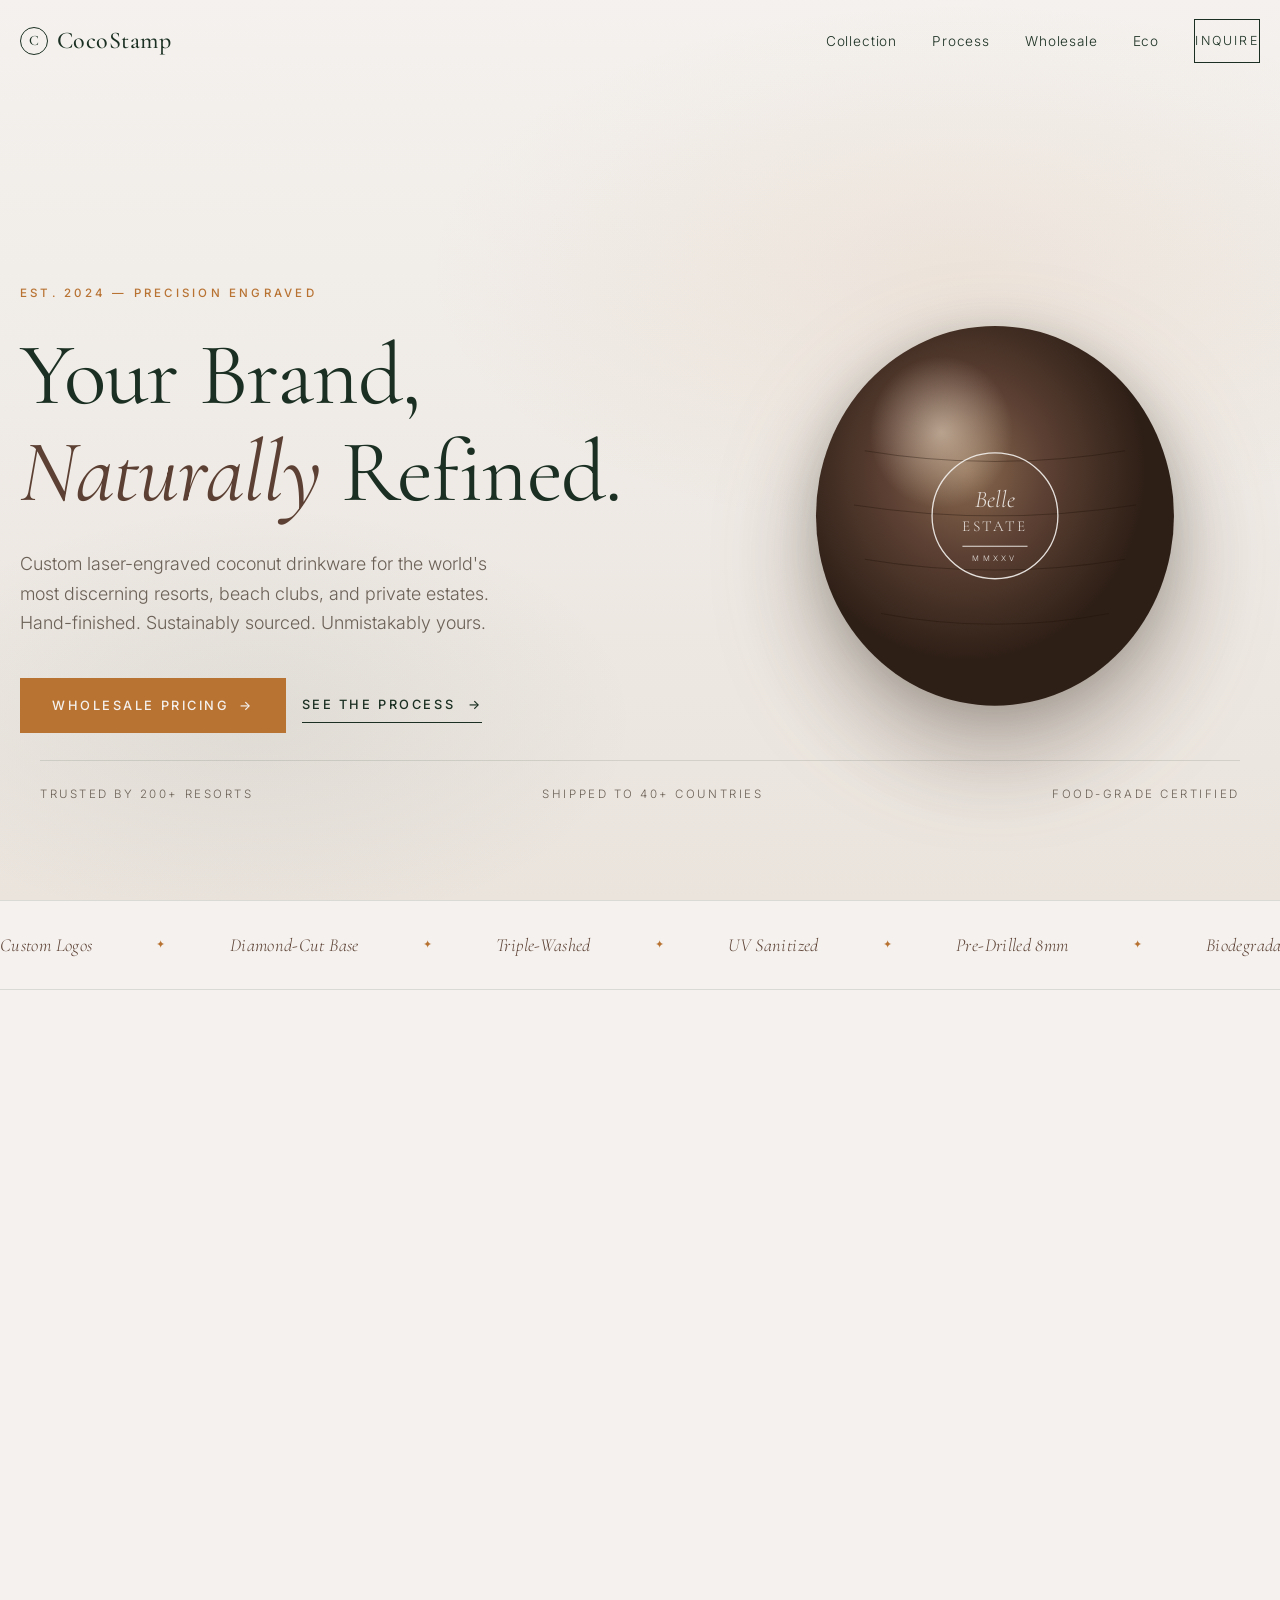
==== index.html @ 6d6e9e51 "Initial CocoStamp site Premium static marketing site for laser-engraved coconut drinkware. Single-fi" ====
<!doctype html>
<html lang="en">
<head>
<meta charset="utf-8">
<meta name="viewport" content="width=device-width,initial-scale=1">
<title>CocoStamp — Your Brand, Naturally Refined</title>
<meta name="description" content="CocoStamp crafts precision laser-engraved coconut drinkware for five-star resorts, beach clubs, and private estates. Custom logos, sustainable, food-grade.">
<meta name="theme-color" content="#1B3022">
<link rel="canonical" href="https://cocostamp.github.io/">
<meta property="og:title" content="CocoStamp — Your Brand, Naturally Refined">
<meta property="og:description" content="Precision laser-engraved coconut drinkware for luxury hospitality.">
<meta property="og:type" content="website">
<meta property="og:url" content="https://cocostamp.github.io/">
<meta name="twitter:card" content="summary_large_image">
<link rel="icon" href="data:image/svg+xml,%3Csvg xmlns='http://www.w3.org/2000/svg' viewBox='0 0 32 32'%3E%3Ccircle cx='16' cy='16' r='14' fill='%231B3022'/%3E%3Ctext x='16' y='22' font-family='Georgia,serif' font-size='18' fill='%23F4F1EE' text-anchor='middle'%3EC%3C/text%3E%3C/svg%3E">
<link rel="preconnect" href="https://fonts.googleapis.com">
<link rel="preconnect" href="https://fonts.gstatic.com" crossorigin>
<link rel="preload" as="style" href="https://fonts.googleapis.com/css2?family=Cormorant+Garamond:wght@400;500;600&family=Inter:wght@300;400;500;600&display=swap">
<link rel="stylesheet" href="https://fonts.googleapis.com/css2?family=Cormorant+Garamond:wght@400;500;600&family=Inter:wght@300;400;500;600&display=swap" media="print" onload="this.media='all'">
<noscript><link rel="stylesheet" href="https://fonts.googleapis.com/css2?family=Cormorant+Garamond:wght@400;500;600&family=Inter:wght@300;400;500;600&display=swap"></noscript>
<style>
:root{
  --palm:#1B3022; --palm-soft:#2a4635;
  --sand:#F4F1EE; --sand-warm:#EAE4DD;
  --umber:#5C4033; --copper:#B87333; --copper-dark:#9A5F28;
  --ink:#1f1a16; --muted:#6b6157; --line:rgba(28,48,34,.12);
  --serif:"Cormorant Garamond",Georgia,serif;
  --sans:"Inter",system-ui,-apple-system,Segoe UI,sans-serif;
  --maxw:1240px; --radius:2px;
  --ease:cubic-bezier(.2,.7,.2,1);
}
*{box-sizing:border-box;margin:0;padding:0}
html{scroll-behavior:smooth;-webkit-text-size-adjust:100%}
body{font-family:var(--sans);font-weight:300;color:var(--ink);background:var(--sand);line-height:1.65;font-size:16px;overflow-x:hidden}
img,svg{display:block;max-width:100%;height:auto}
a{color:inherit;text-decoration:none;transition:color .3s var(--ease)}
button{font:inherit;color:inherit;background:none;border:0;cursor:pointer}
h1,h2,h3,h4{font-family:var(--serif);font-weight:500;color:var(--palm);letter-spacing:-.01em;line-height:1.1}
h1{font-size:clamp(2.6rem,7vw,5.5rem);font-weight:400}
h2{font-size:clamp(2rem,4.5vw,3.5rem);font-weight:400}
h3{font-size:clamp(1.3rem,2vw,1.6rem)}
p{max-width:62ch}
.eyebrow{font-family:var(--sans);font-size:.72rem;letter-spacing:.28em;text-transform:uppercase;color:var(--copper);font-weight:500;display:inline-block;margin-bottom:1.2rem}
.wrap{width:min(var(--maxw),100% - 2.5rem);margin-inline:auto}
section{padding:clamp(4rem,10vw,8rem) 0;content-visibility:auto;contain-intrinsic-size:800px}
.skip{position:absolute;left:-9999px;top:0;background:var(--palm);color:var(--sand);padding:.8rem 1.2rem;z-index:100}
.skip:focus{left:1rem;top:1rem}
:focus-visible{outline:2px solid var(--copper);outline-offset:3px}

/* Nav */
.nav{position:fixed;top:0;inset-inline:0;z-index:50;padding:1.2rem 0;transition:all .4s var(--ease);backdrop-filter:blur(0)}
.nav.scrolled{background:rgba(244,241,238,.88);backdrop-filter:blur(14px);border-bottom:1px solid var(--line);padding:.8rem 0}
.nav-inner{display:flex;align-items:center;justify-content:space-between;gap:2rem}
.logo{font-family:var(--serif);font-size:1.5rem;font-weight:500;color:var(--palm);letter-spacing:.02em;display:flex;align-items:center;gap:.55rem}
.logo-mark{width:28px;height:28px;border:1.5px solid var(--palm);border-radius:50%;display:grid;place-items:center;font-size:.9rem}
.nav-links{display:flex;gap:2.2rem;align-items:center;font-size:.85rem;letter-spacing:.06em}
.nav-links a{color:var(--palm);position:relative;padding:.3rem 0}
.nav-links a:hover{color:var(--copper)}
.nav-cta{padding:.7rem 1.4rem;border:1px solid var(--palm);color:var(--palm);font-size:.78rem;letter-spacing:.18em;text-transform:uppercase;transition:all .3s var(--ease);min-height:44px;display:inline-flex;align-items:center}
.nav-cta:hover{background:var(--palm);color:var(--sand)}
.nav-toggle{display:none;width:48px;height:48px;align-items:center;justify-content:center;color:var(--palm)}
.nav-toggle span{display:block;width:22px;height:1.5px;background:currentColor;position:relative}
.nav-toggle span::before,.nav-toggle span::after{content:"";position:absolute;left:0;width:22px;height:1.5px;background:currentColor;transition:.3s var(--ease)}
.nav-toggle span::before{top:-7px}.nav-toggle span::after{top:7px}

/* Hero */
.hero{min-height:100vh;min-height:100svh;display:grid;align-items:end;padding:8rem 0 4rem;position:relative;overflow:hidden;background:linear-gradient(180deg,var(--sand) 0%,var(--sand-warm) 100%)}
.hero::before{content:"";position:absolute;inset:0;background:
  radial-gradient(ellipse 70% 50% at 75% 30%,rgba(184,115,51,.08),transparent 60%),
  radial-gradient(ellipse 50% 40% at 20% 80%,rgba(27,48,34,.06),transparent 60%)}
.hero-grid{display:grid;grid-template-columns:1.1fr .9fr;gap:4rem;align-items:center;position:relative;z-index:2}
.hero-copy .eyebrow{margin-bottom:1.5rem}
.hero h1{margin-bottom:1.8rem}
.hero h1 em{font-style:italic;color:var(--umber);font-weight:400}
.hero-sub{font-size:clamp(1rem,1.4vw,1.15rem);color:var(--muted);margin-bottom:2.5rem;max-width:46ch;font-weight:300}
.hero-ctas{display:flex;gap:1rem;flex-wrap:wrap;align-items:center}
.btn{display:inline-flex;align-items:center;gap:.6rem;padding:1.05rem 2rem;font-size:.8rem;letter-spacing:.2em;text-transform:uppercase;font-weight:500;transition:all .35s var(--ease);min-height:48px;position:relative;overflow:hidden}
.btn-primary{background:var(--copper);color:var(--sand)}
.btn-primary:hover{background:var(--copper-dark);transform:translateY(-2px);box-shadow:0 14px 30px -14px rgba(184,115,51,.6)}
.btn-ghost{color:var(--palm);border-bottom:1px solid var(--palm);padding:.4rem 0;min-height:auto;gap:.8rem}
.btn-ghost:hover{color:var(--copper);border-color:var(--copper);gap:1.2rem}
.hero-visual{aspect-ratio:4/5;position:relative}
.coconut-stage{position:absolute;inset:0;display:grid;place-items:center;perspective:1200px}
.coconut{width:82%;aspect-ratio:1;position:relative;animation:float 8s ease-in-out infinite}
.coconut svg{width:100%;height:100%;filter:drop-shadow(0 40px 50px rgba(92,64,51,.35)) drop-shadow(0 10px 20px rgba(27,48,34,.2))}
@keyframes float{0%,100%{transform:translateY(0) rotate(-2deg)}50%{transform:translateY(-18px) rotate(1deg)}}
.hero-meta{position:absolute;bottom:2rem;left:0;right:0;display:flex;justify-content:space-between;gap:2rem;font-size:.72rem;letter-spacing:.22em;text-transform:uppercase;color:var(--muted);padding-top:1.5rem;border-top:1px solid var(--line);z-index:2}

/* Marquee */
.marquee{padding:1.8rem 0;border-block:1px solid var(--line);background:var(--sand);overflow:hidden}
.marquee-track{display:flex;gap:4rem;white-space:nowrap;animation:scroll 35s linear infinite;font-family:var(--serif);font-size:1.15rem;color:var(--umber);font-style:italic;letter-spacing:.02em}
.marquee-track span{display:flex;align-items:center;gap:4rem}
.marquee-track span::after{content:"✦";color:var(--copper);font-size:.7rem;font-style:normal}
@keyframes scroll{to{transform:translateX(-50%)}}

/* Collection */
.section-head{max-width:680px;margin-bottom:4rem}
.section-head h2{margin-bottom:1rem}
.section-head p{color:var(--muted)}
.collection-grid{display:grid;grid-template-columns:repeat(12,1fr);gap:1.2rem;grid-auto-rows:180px}
.coll-card{background:var(--sand-warm);position:relative;overflow:hidden;cursor:pointer;transition:transform .6s var(--ease)}
.coll-card:hover{transform:translateY(-4px)}
.coll-card:hover .coll-img{transform:scale(1.06)}
.coll-card:hover .coll-label{opacity:1;transform:translateY(0)}
.coll-img{position:absolute;inset:0;display:grid;place-items:center;transition:transform .8s var(--ease)}
.coll-img svg{width:70%;height:70%}
.coll-label{position:absolute;left:1.5rem;bottom:1.5rem;right:1.5rem;color:var(--sand);font-size:.8rem;letter-spacing:.2em;text-transform:uppercase;opacity:0;transform:translateY(8px);transition:all .4s var(--ease);z-index:2}
.coll-card::after{content:"";position:absolute;inset:0;background:linear-gradient(180deg,transparent 50%,rgba(27,48,34,.75));opacity:0;transition:opacity .4s var(--ease)}
.coll-card:hover::after{opacity:1}
.c1{grid-column:span 7;grid-row:span 2;background:linear-gradient(135deg,#3a4d3f,#1B3022)}
.c2{grid-column:span 5;grid-row:span 1;background:linear-gradient(135deg,#e8dfd4,#d4c7b7)}
.c3{grid-column:span 5;grid-row:span 1;background:linear-gradient(135deg,#5C4033,#3d2a22)}
.c4{grid-column:span 4;grid-row:span 2;background:linear-gradient(135deg,#c9a881,#B87333)}
.c5{grid-column:span 4;grid-row:span 1;background:linear-gradient(135deg,#f0ebe3,#e0d5c4)}
.c6{grid-column:span 4;grid-row:span 1;background:linear-gradient(135deg,#2a4635,#1B3022)}
.c1 svg,.c3 svg,.c6 svg{filter:invert(1) brightness(1.4)}

/* Process */
.process{background:var(--palm);color:var(--sand);position:relative;overflow:hidden}
.process::before{content:"";position:absolute;top:-50%;right:-10%;width:60%;aspect-ratio:1;border:1px solid rgba(244,241,238,.06);border-radius:50%;pointer-events:none}
.process::after{content:"";position:absolute;top:-40%;right:-5%;width:50%;aspect-ratio:1;border:1px solid rgba(244,241,238,.04);border-radius:50%;pointer-events:none}
.process h2{color:var(--sand)}
.process .eyebrow{color:var(--copper)}
.process p{color:rgba(244,241,238,.7)}
.steps{display:grid;grid-template-columns:repeat(3,1fr);gap:3rem;margin-top:5rem;position:relative;z-index:2}
.step{position:relative;padding-top:3rem}
.step-num{font-family:var(--serif);font-size:4rem;font-weight:400;color:var(--copper);line-height:1;display:block;margin-bottom:1.2rem;font-style:italic}
.step-line{position:absolute;top:1.5rem;left:4rem;right:-3rem;height:1px;background:linear-gradient(90deg,rgba(184,115,51,.5),transparent);display:none}
.step:not(:last-child) .step-line{display:block}
.step h3{color:var(--sand);margin-bottom:.8rem;font-family:var(--serif);font-weight:500}
.step p{font-size:.92rem}

/* Features */
.features-grid{display:grid;grid-template-columns:repeat(2,1fr);gap:0;border:1px solid var(--line)}
.feature{padding:2.8rem;border-right:1px solid var(--line);border-bottom:1px solid var(--line);position:relative;background:var(--sand)}
.feature:nth-child(2n){border-right:0}
.feature:nth-last-child(-n+2){border-bottom:0}
.feat-icon{width:52px;height:52px;margin-bottom:1.8rem;color:var(--copper)}
.feature h3{font-family:var(--serif);margin-bottom:.6rem;color:var(--palm)}
.feature p{color:var(--muted);font-size:.92rem}

/* Pricing */
.pricing{background:var(--sand-warm)}
.tiers{display:grid;grid-template-columns:repeat(3,1fr);gap:1.5rem;margin-top:4rem}
.tier{background:var(--sand);padding:3rem 2.5rem;position:relative;transition:all .4s var(--ease);border:1px solid transparent}
.tier:hover{transform:translateY(-6px);border-color:var(--copper)}
.tier.featured{background:var(--palm);color:var(--sand)}
.tier.featured h3,.tier.featured .price .unit,.tier.featured .tier-desc{color:var(--sand)}
.tier.featured .price-num{color:var(--copper)}
.tier.featured ul li{color:rgba(244,241,238,.75);border-color:rgba(244,241,238,.12)}
.tier.featured .tier-cta{border-color:var(--copper);color:var(--copper)}
.tier.featured .tier-cta:hover{background:var(--copper);color:var(--palm)}
.tier-badge{position:absolute;top:1.2rem;right:1.2rem;font-size:.66rem;letter-spacing:.2em;text-transform:uppercase;color:var(--copper)}
.tier h3{font-family:var(--serif);font-size:1.7rem;margin-bottom:.4rem}
.tier-desc{color:var(--muted);font-size:.85rem;margin-bottom:2rem;min-height:2.5em}
.price{display:flex;align-items:baseline;gap:.4rem;margin-bottom:.4rem}
.price-num{font-family:var(--serif);font-size:3.2rem;font-weight:400;color:var(--palm);line-height:1}
.price .unit{font-size:.8rem;color:var(--muted);letter-spacing:.1em}
.tier-qty{font-size:.78rem;letter-spacing:.18em;text-transform:uppercase;color:var(--copper);margin-bottom:2rem;display:block}
.tier ul{list-style:none;margin-bottom:2.5rem}
.tier li{padding:.7rem 0;border-top:1px solid var(--line);font-size:.88rem;color:var(--muted);display:flex;align-items:center;gap:.7rem}
.tier li::before{content:"";width:5px;height:5px;background:var(--copper);border-radius:50%;flex-shrink:0}
.tier-cta{display:inline-flex;align-items:center;gap:.6rem;padding:.9rem 1.6rem;border:1px solid var(--palm);color:var(--palm);font-size:.75rem;letter-spacing:.2em;text-transform:uppercase;font-weight:500;transition:all .3s var(--ease);min-height:44px;width:100%;justify-content:center}
.tier-cta:hover{background:var(--palm);color:var(--sand)}
.pricing-note{margin-top:3rem;padding-top:2rem;border-top:1px solid var(--line);font-size:.85rem;color:var(--muted);text-align:center;letter-spacing:.02em}
.pricing-note strong{color:var(--umber);font-weight:500}

/* Eco */
.eco{background:var(--palm);color:var(--sand);position:relative;overflow:hidden}
.eco-inner{display:grid;grid-template-columns:1fr 1fr;gap:5rem;align-items:center}
.eco h2{color:var(--sand);font-style:italic;margin-bottom:1.8rem}
.eco p{color:rgba(244,241,238,.8);font-size:1.05rem;margin-bottom:1.2rem;max-width:50ch}
.eco-stats{display:grid;grid-template-columns:1fr 1fr;gap:2.5rem;margin-top:3rem;padding-top:3rem;border-top:1px solid rgba(244,241,238,.15)}
.stat-num{font-family:var(--serif);font-size:3rem;font-weight:400;color:var(--copper);line-height:1;display:block;margin-bottom:.5rem}
.stat-label{font-size:.78rem;letter-spacing:.2em;text-transform:uppercase;color:rgba(244,241,238,.6)}
.eco-visual{aspect-ratio:4/5;background:
  radial-gradient(ellipse at center,rgba(184,115,51,.15),transparent 70%),
  linear-gradient(135deg,#2a4635,#1B3022);display:grid;place-items:center;position:relative;border:1px solid rgba(244,241,238,.08)}
.eco-visual svg{width:55%;height:55%;opacity:.85}

/* Contact */
.contact-inner{display:grid;grid-template-columns:1fr 1fr;gap:5rem;align-items:start}
.contact h2{margin-bottom:1rem}
.contact-lead{color:var(--muted);margin-bottom:3rem}
.contact-details{display:grid;gap:2rem;margin-top:3rem}
.contact-row{padding-top:1.5rem;border-top:1px solid var(--line)}
.contact-row .eyebrow{margin-bottom:.5rem;font-size:.68rem}
.contact-row a,.contact-row p{font-family:var(--serif);font-size:1.3rem;color:var(--palm);font-weight:500}
.contact-row a:hover{color:var(--copper)}
form{display:grid;gap:1.5rem}
.field{display:grid;gap:.5rem}
.field label{font-size:.72rem;letter-spacing:.2em;text-transform:uppercase;color:var(--umber);font-weight:500}
.field input,.field textarea,.field select{font:inherit;font-size:1rem;color:var(--palm);padding:.9rem 0;background:transparent;border:0;border-bottom:1px solid var(--line);transition:border-color .3s var(--ease);font-family:var(--sans);min-height:44px}
.field input:focus,.field textarea:focus,.field select:focus{outline:none;border-color:var(--copper)}
.field textarea{resize:vertical;min-height:110px}
form button{margin-top:1rem;justify-self:start}

/* Footer */
footer{background:var(--palm);color:rgba(244,241,238,.6);padding:5rem 0 2rem;font-size:.85rem}
.foot-grid{display:grid;grid-template-columns:1.5fr 1fr 1fr 1fr;gap:3rem;margin-bottom:4rem;padding-bottom:3rem;border-bottom:1px solid rgba(244,241,238,.1)}
.foot-brand .logo{color:var(--sand);margin-bottom:1.2rem}
.foot-brand .logo-mark{border-color:var(--sand);color:var(--sand)}
.foot-brand p{max-width:30ch;font-size:.88rem}
.foot-col h4{font-family:var(--sans);font-size:.72rem;letter-spacing:.22em;text-transform:uppercase;color:var(--sand);font-weight:500;margin-bottom:1.5rem}
.foot-col ul{list-style:none;display:grid;gap:.7rem}
.foot-col a:hover{color:var(--copper)}
.foot-bottom{display:flex;justify-content:space-between;gap:2rem;font-size:.78rem;letter-spacing:.04em;flex-wrap:wrap}
.foot-bottom a:hover{color:var(--copper)}

/* Reveal */
.reveal{opacity:0;transform:translateY(24px);transition:opacity .9s var(--ease),transform .9s var(--ease)}
.reveal.in{opacity:1;transform:none}

/* Responsive */
@media (max-width:900px){
  .nav-links{display:none}
  .nav-toggle{display:inline-flex}
  .nav.open .nav-links{display:grid;position:absolute;top:100%;left:0;right:0;background:var(--sand);padding:2rem;gap:1.5rem;border-top:1px solid var(--line);box-shadow:0 20px 40px -20px rgba(27,48,34,.2)}
  .hero{padding-top:7rem}
  .hero-grid{grid-template-columns:1fr;gap:3rem}
  .hero-visual{aspect-ratio:1;max-width:460px;margin:0 auto;width:100%}
  .hero-meta{position:static;margin-top:3rem}
  .steps{grid-template-columns:1fr;gap:3rem}
  .step-line{display:none!important}
  .features-grid{grid-template-columns:1fr}
  .feature{border-right:0!important}
  .feature:nth-last-child(2){border-bottom:1px solid var(--line)}
  .tiers{grid-template-columns:1fr}
  .eco-inner,.contact-inner{grid-template-columns:1fr;gap:3rem}
  .foot-grid{grid-template-columns:1fr 1fr;gap:2.5rem}
  .collection-grid{grid-auto-rows:140px}
  .c1{grid-column:span 12}
  .c2,.c3{grid-column:span 6}
  .c4{grid-column:span 12;grid-row:span 1}
  .c5,.c6{grid-column:span 6}
}
@media (max-width:540px){
  .foot-grid{grid-template-columns:1fr}
  .eco-stats{grid-template-columns:1fr;gap:2rem}
  .hero-meta{flex-direction:column;gap:.6rem;align-items:flex-start}
  .c2,.c3,.c5,.c6{grid-column:span 12}
}
@media (prefers-reduced-motion:reduce){
  *,*::before,*::after{animation-duration:.01ms!important;transition-duration:.01ms!important;scroll-behavior:auto!important}
  .coconut{animation:none}
}
</style>
</head>
<body>
<a class="skip" href="#main">Skip to content</a>

<header class="nav" id="nav">
  <div class="wrap nav-inner">
    <a href="#" class="logo" aria-label="CocoStamp home">
      <span class="logo-mark" aria-hidden="true">C</span>
      <span>CocoStamp</span>
    </a>
    <nav class="nav-links" id="navlinks" aria-label="Primary">
      <a href="#collection">Collection</a>
      <a href="#process">Process</a>
      <a href="#pricing">Wholesale</a>
      <a href="#eco">Eco</a>
      <a href="#contact" class="nav-cta">Inquire</a>
    </nav>
    <button class="nav-toggle" aria-label="Menu" aria-expanded="false" aria-controls="navlinks" id="navToggle"><span></span></button>
  </div>
</header>

<main id="main">

<section class="hero" aria-labelledby="hero-title">
  <div class="wrap hero-grid">
    <div class="hero-copy">
      <span class="eyebrow">Est. 2024 — Precision Engraved</span>
      <h1 id="hero-title">Your Brand,<br><em>Naturally</em> Refined.</h1>
      <p class="hero-sub">Custom laser-engraved coconut drinkware for the world's most discerning resorts, beach clubs, and private estates. Hand-finished. Sustainably sourced. Unmistakably yours.</p>
      <div class="hero-ctas">
        <a class="btn btn-primary" href="#pricing">Wholesale Pricing <span aria-hidden="true">→</span></a>
        <a class="btn btn-ghost" href="#process">See the Process <span aria-hidden="true">→</span></a>
      </div>
    </div>
    <div class="hero-visual" aria-hidden="true">
      <div class="coconut-stage">
        <div class="coconut">
          <svg viewBox="0 0 400 400" xmlns="http://www.w3.org/2000/svg">
            <defs>
              <radialGradient id="coco" cx="42%" cy="38%">
                <stop offset="0%" stop-color="#8a6a4f"/>
                <stop offset="45%" stop-color="#5C4033"/>
                <stop offset="100%" stop-color="#2e1f16"/>
              </radialGradient>
              <radialGradient id="shine" cx="35%" cy="28%">
                <stop offset="0%" stop-color="rgba(255,240,220,.5)"/>
                <stop offset="40%" stop-color="rgba(255,240,220,0)"/>
              </radialGradient>
            </defs>
            <ellipse cx="200" cy="210" rx="165" ry="175" fill="url(#coco)"/>
            <ellipse cx="200" cy="210" rx="165" ry="175" fill="url(#shine)"/>
            <g stroke="rgba(30,15,8,.35)" stroke-width="1" fill="none">
              <path d="M80 150 Q200 170 320 150"/>
              <path d="M70 200 Q200 220 330 200"/>
              <path d="M80 250 Q200 270 320 250"/>
              <path d="M95 300 Q200 320 305 300"/>
            </g>
            <g transform="translate(200 210)" fill="none" stroke="#F4F1EE" stroke-width="2" opacity=".9">
              <circle r="58" stroke-width="1.2"/>
              <text y="-8" text-anchor="middle" font-family="Cormorant Garamond,serif" font-style="italic" font-size="22" fill="#F4F1EE" stroke="none">Belle</text>
              <text y="14" text-anchor="middle" font-family="Cormorant Garamond,serif" font-size="14" fill="#F4F1EE" stroke="none" letter-spacing="2">ESTATE</text>
              <line x1="-30" y1="28" x2="30" y2="28" stroke-width="1"/>
              <text y="42" text-anchor="middle" font-family="Inter,sans-serif" font-size="7" fill="#F4F1EE" stroke="none" letter-spacing="3">MMXXV</text>
            </g>
          </svg>
        </div>
      </div>
    </div>
    <div class="wrap hero-meta">
      <span>Trusted by 200+ Resorts</span>
      <span>Shipped to 40+ Countries</span>
      <span>Food-Grade Certified</span>
    </div>
  </div>
</section>

<div class="marquee" aria-hidden="true">
  <div class="marquee-track">
    <span>Custom Logos</span><span>Diamond-Cut Base</span><span>Triple-Washed</span><span>UV Sanitized</span><span>Pre-Drilled 8mm</span><span>Biodegradable</span>
    <span>Custom Logos</span><span>Diamond-Cut Base</span><span>Triple-Washed</span><span>UV Sanitized</span><span>Pre-Drilled 8mm</span><span>Biodegradable</span>
  </div>
</div>

<section id="collection" class="collection">
  <div class="wrap">
    <div class="section-head reveal">
      <span class="eyebrow">The Collection</span>
      <h2>Engraved to the detail<br>of your identity.</h2>
      <p>Each piece is a canvas — scored with the precision of fine jewellery, finished with the restraint of a Mediterranean villa. Explore recent commissions from across our client atelier.</p>
    </div>
    <div class="collection-grid reveal">
      <a class="coll-card c1" href="#contact" aria-label="Monogram Series"><div class="coll-img"><svg viewBox="0 0 200 200" xmlns="http://www.w3.org/2000/svg" fill="none" stroke="currentColor" stroke-width="1.2"><circle cx="100" cy="100" r="80"/><text x="100" y="108" text-anchor="middle" font-family="Cormorant Garamond,serif" font-style="italic" font-size="62" fill="currentColor" stroke="none">ℳ</text></svg></div><span class="coll-label">Monogram Series — Private Estate</span></a>
      <a class="coll-card c2" href="#contact" aria-label="Palm Crest"><div class="coll-img"><svg viewBox="0 0 200 200" xmlns="http://www.w3.org/2000/svg" fill="none" stroke="#5C4033" stroke-width="1.5"><path d="M100 60 Q75 80 70 120 Q100 105 100 140 Q100 105 130 120 Q125 80 100 60Z"/><line x1="100" y1="140" x2="100" y2="170"/><circle cx="100" cy="100" r="70"/></svg></div><span class="coll-label">Palm Crest — Riviera Beach Club</span></a>
      <a class="coll-card c3" href="#contact" aria-label="Wordmark"><div class="coll-img"><svg viewBox="0 0 200 80" xmlns="http://www.w3.org/2000/svg"><text x="100" y="50" text-anchor="middle" font-family="Cormorant Garamond,serif" font-size="36" font-style="italic" fill="currentColor">Costa Linda</text></svg></div><span class="coll-label">Wordmark — Hotel Costa Linda</span></a>
      <a class="coll-card c4" href="#contact" aria-label="Compass Seal"><div class="coll-img"><svg viewBox="0 0 200 200" xmlns="http://www.w3.org/2000/svg" fill="none" stroke="#1B3022" stroke-width="1.2"><circle cx="100" cy="100" r="70"/><circle cx="100" cy="100" r="55"/><path d="M100 45 L110 100 L100 155 L90 100Z" fill="#1B3022"/><path d="M45 100 L100 110 L155 100 L100 90Z" fill="#1B3022"/></svg></div><span class="coll-label">Compass Seal — Yacht Club Porto</span></a>
      <a class="coll-card c5" href="#contact" aria-label="Botanical Sigil"><div class="coll-img"><svg viewBox="0 0 200 200" xmlns="http://www.w3.org/2000/svg" fill="none" stroke="#5C4033" stroke-width="1.3"><path d="M100 50 C70 70 70 130 100 150 C130 130 130 70 100 50Z"/><line x1="100" y1="50" x2="100" y2="150"/><path d="M100 90 L80 80 M100 90 L120 80 M100 110 L80 100 M100 110 L120 100"/></svg></div><span class="coll-label">Botanical Sigil — Wellness Retreat</span></a>
      <a class="coll-card c6" href="#contact" aria-label="Typographic Mark"><div class="coll-img"><svg viewBox="0 0 200 200" xmlns="http://www.w3.org/2000/svg"><text x="100" y="120" text-anchor="middle" font-family="Cormorant Garamond,serif" font-style="italic" font-size="90" fill="currentColor">H&amp;C</text></svg></div><span class="coll-label">Typographic Mark — Hamilton &amp; Co.</span></a>
    </div>
  </div>
</section>

<section id="process" class="process">
  <div class="wrap">
    <div class="section-head reveal">
      <span class="eyebrow">The Process</span>
      <h2>Three steps. Zero<br>compromise.</h2>
      <p>From concept to countertop in under three weeks, engineered to arrive exactly as we imagined it — and exactly as you approved it.</p>
    </div>
    <div class="steps">
      <div class="step reveal">
        <div class="step-line"></div>
        <span class="step-num">i.</span>
        <h3>Upload Your Logo</h3>
        <p>Share your mark in any vector format. Our atelier refines it for engraving — a one-time $50 Logo Master sets your file for life.</p>
      </div>
      <div class="step reveal">
        <div class="step-line"></div>
        <span class="step-num">ii.</span>
        <h3>Precision Engrave</h3>
        <p>Ultra-fine lasers score each shell by hand-supervised batch. Approve the digital mock-up before a single coconut is touched.</p>
      </div>
      <div class="step reveal">
        <span class="step-num">iii.</span>
        <h3>Global Delivery</h3>
        <p>Triple-washed, UV-sanitized, straw-drilled and palletized. Expedited to any port of call — from Mykonos to Mustique.</p>
      </div>
    </div>
  </div>
</section>

<section id="features" class="features">
  <div class="wrap">
    <div class="section-head reveal">
      <span class="eyebrow">The Premium Edge</span>
      <h2>Details others forget.<br>Finishes others can't match.</h2>
    </div>
    <div class="features-grid reveal">
      <div class="feature">
        <svg class="feat-icon" viewBox="0 0 48 48" fill="none" stroke="currentColor" stroke-width="1.2"><circle cx="24" cy="24" r="18"/><circle cx="24" cy="24" r="9"/><circle cx="24" cy="24" r="2" fill="currentColor"/><path d="M24 4v6M24 38v6M4 24h6M38 24h6"/></svg>
        <h3>Ultra-Fine Precision</h3>
        <p>Sub-millimetre laser engraving resolves the finest hospitality logos — serifs, crests, rule lines — all rendered true.</p>
      </div>
      <div class="feature">
        <svg class="feat-icon" viewBox="0 0 48 48" fill="none" stroke="currentColor" stroke-width="1.2"><path d="M10 34h28l-4 8H14z" fill="currentColor" fill-opacity=".12"/><path d="M10 34h28l-4 8H14z"/><path d="M12 34c0-10 4-18 12-18s12 8 12 18"/><line x1="10" y1="34" x2="38" y2="34"/></svg>
        <h3>Diamond-Cut Stability</h3>
        <p>Every base is diamond-cut flat and pressure-tested — zero spills on marble, lacquer, or linen.</p>
      </div>
      <div class="feature">
        <svg class="feat-icon" viewBox="0 0 48 48" fill="none" stroke="currentColor" stroke-width="1.2"><path d="M24 6c0 8-10 12-10 22a10 10 0 0 0 20 0C34 18 24 14 24 6Z"/><path d="M24 34c-4 0-6-3-6-6"/></svg>
        <h3>Triple-Washed, UV-Treated</h3>
        <p>Food-grade sanitization across three rinses and ultraviolet curing — ready to serve, straight from the case.</p>
      </div>
      <div class="feature">
        <svg class="feat-icon" viewBox="0 0 48 48" fill="none" stroke="currentColor" stroke-width="1.2"><circle cx="24" cy="24" r="18"/><circle cx="24" cy="24" r="3" fill="currentColor"/><path d="M24 8v8M24 32v8M8 24h8M32 24h8"/></svg>
        <h3>8 mm Straw-Ready</h3>
        <p>Pre-drilled to accept eco glass or bamboo straws — no after-service drilling, no splinters, no surprises.</p>
      </div>
    </div>
  </div>
</section>

<section id="pricing" class="pricing">
  <div class="wrap">
    <div class="section-head reveal">
      <span class="eyebrow">Wholesale Portal</span>
      <h2>Tiered to your volume.<br>Priced for your repeat.</h2>
      <p>All pricing is delivered-to-port. Choose the tier that fits the moment — scale as your calendar grows.</p>
    </div>
    <div class="tiers reveal">
      <article class="tier">
        <h3>The Boutique</h3>
        <p class="tier-desc">For VIP events &amp; intimate launches.</p>
        <div class="price"><span class="price-num">$7.50</span><span class="unit">/ unit</span></div>
        <span class="tier-qty">50 Units Minimum</span>
        <ul>
          <li>Single-logo engraving</li>
          <li>Standard straw-drill</li>
          <li>Digital proof within 48 hrs</li>
          <li>Delivered in 2 weeks</li>
        </ul>
        <a class="tier-cta" href="#contact">Order Boutique</a>
      </article>
      <article class="tier featured">
        <span class="tier-badge">Most Ordered</span>
        <h3>The Club</h3>
        <p class="tier-desc">For beach clubs &amp; signature bars.</p>
        <div class="price"><span class="price-num">$6.00</span><span class="unit">/ unit</span></div>
        <span class="tier-qty">200 Units Minimum</span>
        <ul>
          <li>Dual-logo or two-sided engraving</li>
          <li>Priority production lane</li>
          <li>Premium linen-wrapped cases</li>
          <li>Delivered in 10 days</li>
        </ul>
        <a class="tier-cta" href="#contact">Order Club</a>
      </article>
      <article class="tier">
        <h3>The Estate</h3>
        <p class="tier-desc">For high-volume resorts &amp; chains.</p>
        <div class="price"><span class="price-num">$4.50</span><span class="unit">/ unit</span></div>
        <span class="tier-qty">500+ Units</span>
        <ul>
          <li>Multi-property logo library</li>
          <li>Dedicated account concierge</li>
          <li>Annual delivery scheduling</li>
          <li>White-glove freight included</li>
        </ul>
        <a class="tier-cta" href="#contact">Order Estate</a>
      </article>
    </div>
    <p class="pricing-note"><strong>One-time $50 Logo Master fee</strong> digitises your mark for lifetime re-ordering — applied once, never again.</p>
  </div>
</section>

<section id="eco" class="eco">
  <div class="wrap eco-inner">
    <div class="reveal">
      <span class="eyebrow">Eco Statement</span>
      <h2>Biodegradable by nature. Luxurious by design.</h2>
      <p>Each CocoStamp vessel is a fallen coconut given a second, ceremonial life — sourced from responsible farms, finished without synthetic coatings, and fully biodegradable once its service is complete.</p>
      <p>We source only mature shells that would otherwise return to the soil. No plantations cleared. No plastic laminates. No microplastics in your guest's last sip.</p>
      <div class="eco-stats">
        <div><span class="stat-num">100%</span><span class="stat-label">Biodegradable Shell</span></div>
        <div><span class="stat-num">0</span><span class="stat-label">Synthetic Coatings</span></div>
      </div>
    </div>
    <div class="eco-visual reveal" aria-hidden="true">
      <svg viewBox="0 0 200 200" xmlns="http://www.w3.org/2000/svg" fill="none" stroke="#F4F1EE" stroke-width="1.2">
        <path d="M100 30 C70 50 60 90 70 130 C80 160 100 170 100 170 C100 170 120 160 130 130 C140 90 130 50 100 30Z"/>
        <line x1="100" y1="30" x2="100" y2="170"/>
        <path d="M100 70 Q85 80 80 100 M100 90 Q85 95 78 115 M100 110 Q85 115 80 130"/>
        <path d="M100 70 Q115 80 120 100 M100 90 Q115 95 122 115 M100 110 Q115 115 120 130"/>
      </svg>
    </div>
  </div>
</section>

<section id="contact" class="contact">
  <div class="wrap contact-inner">
    <div class="reveal">
      <span class="eyebrow">Inquiry</span>
      <h2>Large-scale installations,<br>bespoke commissions.</h2>
      <p class="contact-lead">Planning a resort opening, a yacht-week takeover, or a private destination wedding? Our commissions team works directly with property directors, F&amp;B leads, and brand stewards.</p>
      <div class="contact-details">
        <div class="contact-row">
          <span class="eyebrow">Commissions</span>
          <a href="mailto:atelier@cocostamp.com">atelier@cocostamp.com</a>
        </div>
        <div class="contact-row">
          <span class="eyebrow">Wholesale</span>
          <a href="mailto:wholesale@cocostamp.com">wholesale@cocostamp.com</a>
        </div>
        <div class="contact-row">
          <span class="eyebrow">Studio</span>
          <p>Ports of dispatch:<br>Lisbon · Singapore · Miami</p>
        </div>
      </div>
    </div>
    <form class="reveal" aria-label="Inquiry form" onsubmit="event.preventDefault();this.querySelector('button').textContent='Thank you — we\'ll be in touch.';this.reset();">
      <div class="field">
        <label for="f-name">Name</label>
        <input id="f-name" name="name" type="text" autocomplete="name" required>
      </div>
      <div class="field">
        <label for="f-prop">Property / Brand</label>
        <input id="f-prop" name="property" type="text" autocomplete="organization" required>
      </div>
      <div class="field">
        <label for="f-email">Email</label>
        <input id="f-email" name="email" type="email" autocomplete="email" inputmode="email" required>
      </div>
      <div class="field">
        <label for="f-tier">Interest</label>
        <select id="f-tier" name="tier">
          <option>The Boutique — 50 units</option>
          <option selected>The Club — 200 units</option>
          <option>The Estate — 500+ units</option>
          <option>Custom Installation</option>
        </select>
      </div>
      <div class="field">
        <label for="f-msg">Event / Timeline</label>
        <textarea id="f-msg" name="message" rows="4"></textarea>
      </div>
      <button type="submit" class="btn btn-primary">Send Inquiry <span aria-hidden="true">→</span></button>
    </form>
  </div>
</section>

</main>

<footer>
  <div class="wrap">
    <div class="foot-grid">
      <div class="foot-brand">
        <div class="logo"><span class="logo-mark">C</span><span>CocoStamp</span></div>
        <p>Precision-engraved coconut drinkware for the world's most refined hospitality.</p>
      </div>
      <div class="foot-col">
        <h4>Explore</h4>
        <ul>
          <li><a href="#collection">Collection</a></li>
          <li><a href="#process">Process</a></li>
          <li><a href="#pricing">Wholesale</a></li>
          <li><a href="#eco">Eco</a></li>
        </ul>
      </div>
      <div class="foot-col">
        <h4>Atelier</h4>
        <ul>
          <li><a href="mailto:atelier@cocostamp.com">Commissions</a></li>
          <li><a href="mailto:wholesale@cocostamp.com">Wholesale</a></li>
          <li><a href="#contact">Press</a></li>
        </ul>
      </div>
      <div class="foot-col">
        <h4>Ports</h4>
        <ul>
          <li>Lisbon</li>
          <li>Singapore</li>
          <li>Miami</li>
        </ul>
      </div>
    </div>
    <div class="foot-bottom">
      <span>© 2026 CocoStamp. Your Brand, Naturally Refined.</span>
      <span><a href="#">Privacy</a> · <a href="#">Terms</a></span>
    </div>
  </div>
</footer>

<script>
(function(){
  var nav=document.getElementById('nav');
  var toggle=document.getElementById('navToggle');
  var onScroll=function(){nav.classList.toggle('scrolled',window.scrollY>20)};
  onScroll();window.addEventListener('scroll',onScroll,{passive:true});
  toggle.addEventListener('click',function(){
    var open=nav.classList.toggle('open');
    toggle.setAttribute('aria-expanded',open?'true':'false');
  });
  document.querySelectorAll('#navlinks a').forEach(function(a){a.addEventListener('click',function(){nav.classList.remove('open');toggle.setAttribute('aria-expanded','false');});});
  if('IntersectionObserver' in window){
    var io=new IntersectionObserver(function(entries){
      entries.forEach(function(e){if(e.isIntersecting){e.target.classList.add('in');io.unobserve(e.target);}});
    },{rootMargin:'0px 0px -10% 0px',threshold:.08});
    document.querySelectorAll('.reveal').forEach(function(el){io.observe(el);});
  }else{
    document.querySelectorAll('.reveal').forEach(function(el){el.classList.add('in');});
  }
})();
</script>
<script type="application/ld+json">
{"@context":"https://schema.org","@type":"Organization","name":"CocoStamp","url":"https://cocostamp.github.io/","description":"Precision laser-engraved coconut drinkware for luxury hospitality.","slogan":"Your Brand, Naturally Refined.","email":"atelier@cocostamp.com","makesOffer":[{"@type":"Offer","name":"The Boutique","price":"7.50","priceCurrency":"USD","eligibleQuantity":{"@type":"QuantitativeValue","minValue":50,"unitText":"units"}},{"@type":"Offer","name":"The Club","price":"6.00","priceCurrency":"USD","eligibleQuantity":{"@type":"QuantitativeValue","minValue":200,"unitText":"units"}},{"@type":"Offer","name":"The Estate","price":"4.50","priceCurrency":"USD","eligibleQuantity":{"@type":"QuantitativeValue","minValue":500,"unitText":"units"}}]}
</script>
</body>
</html>
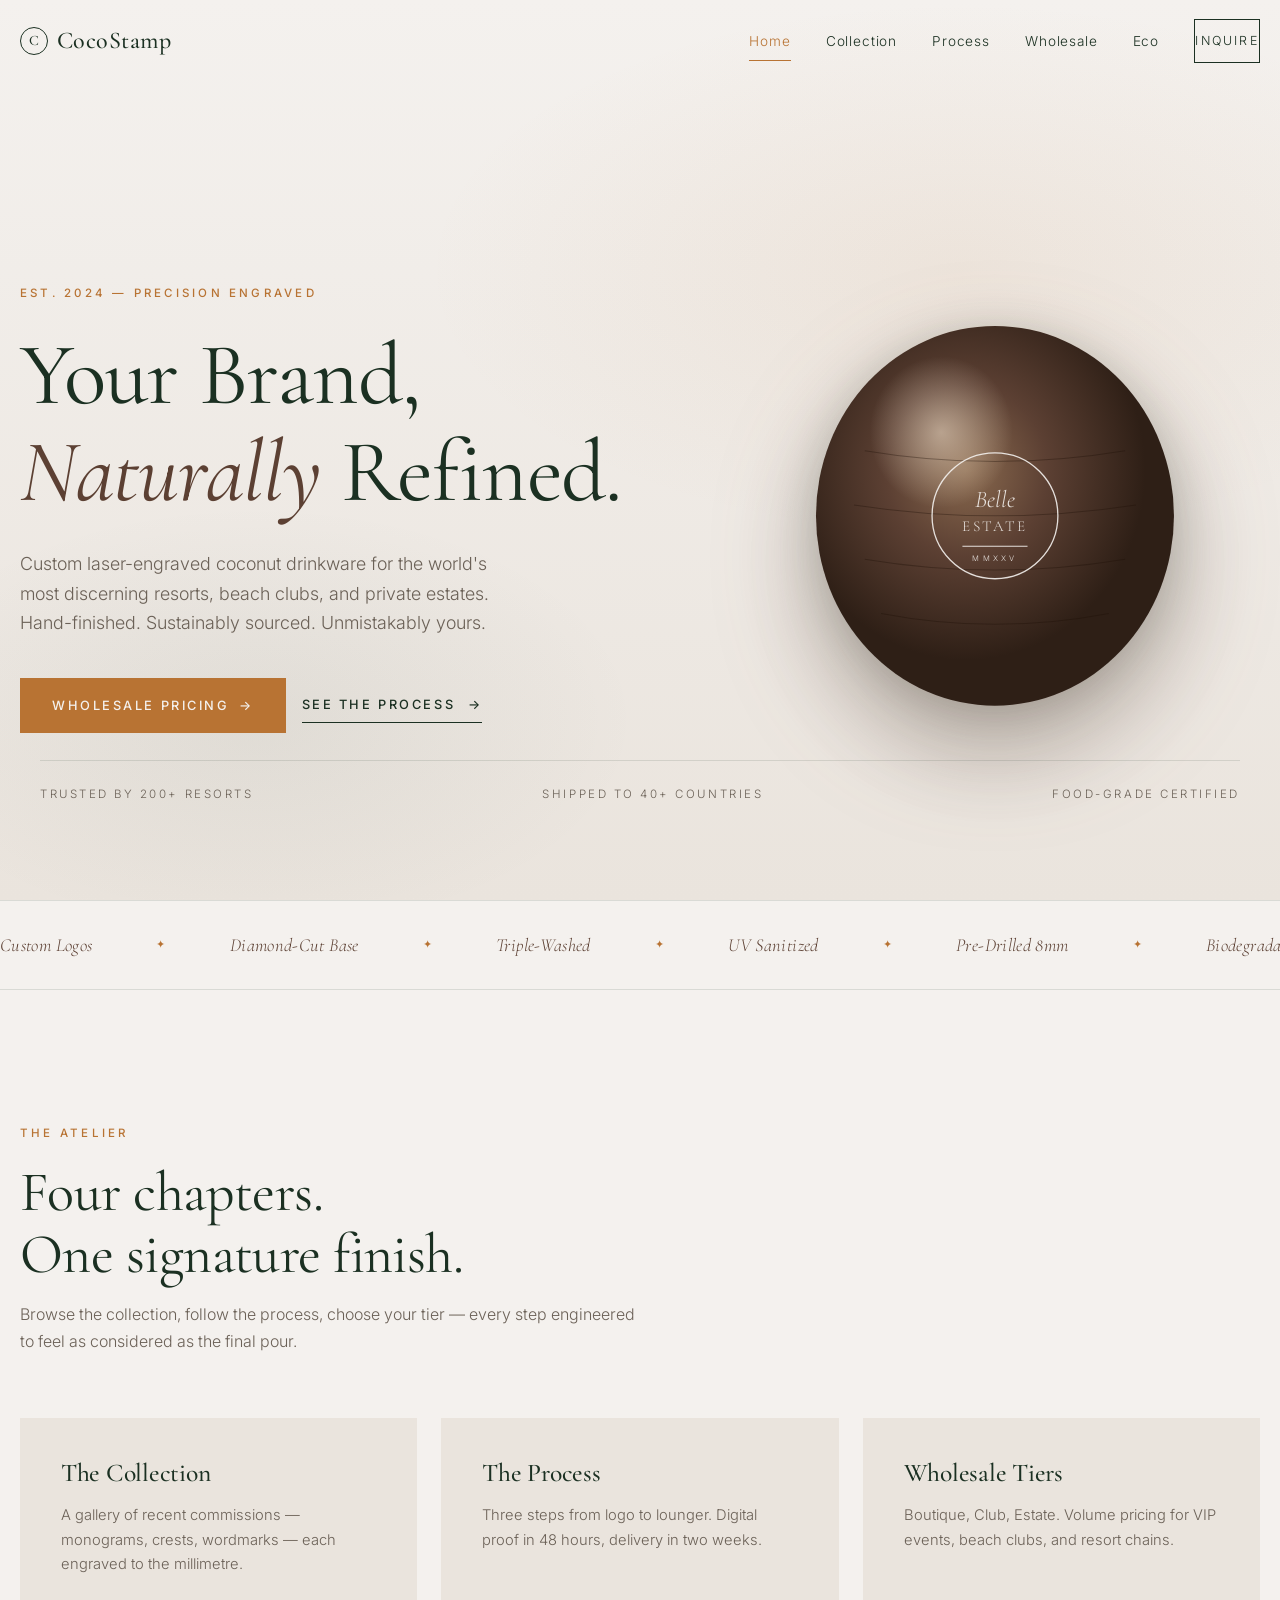
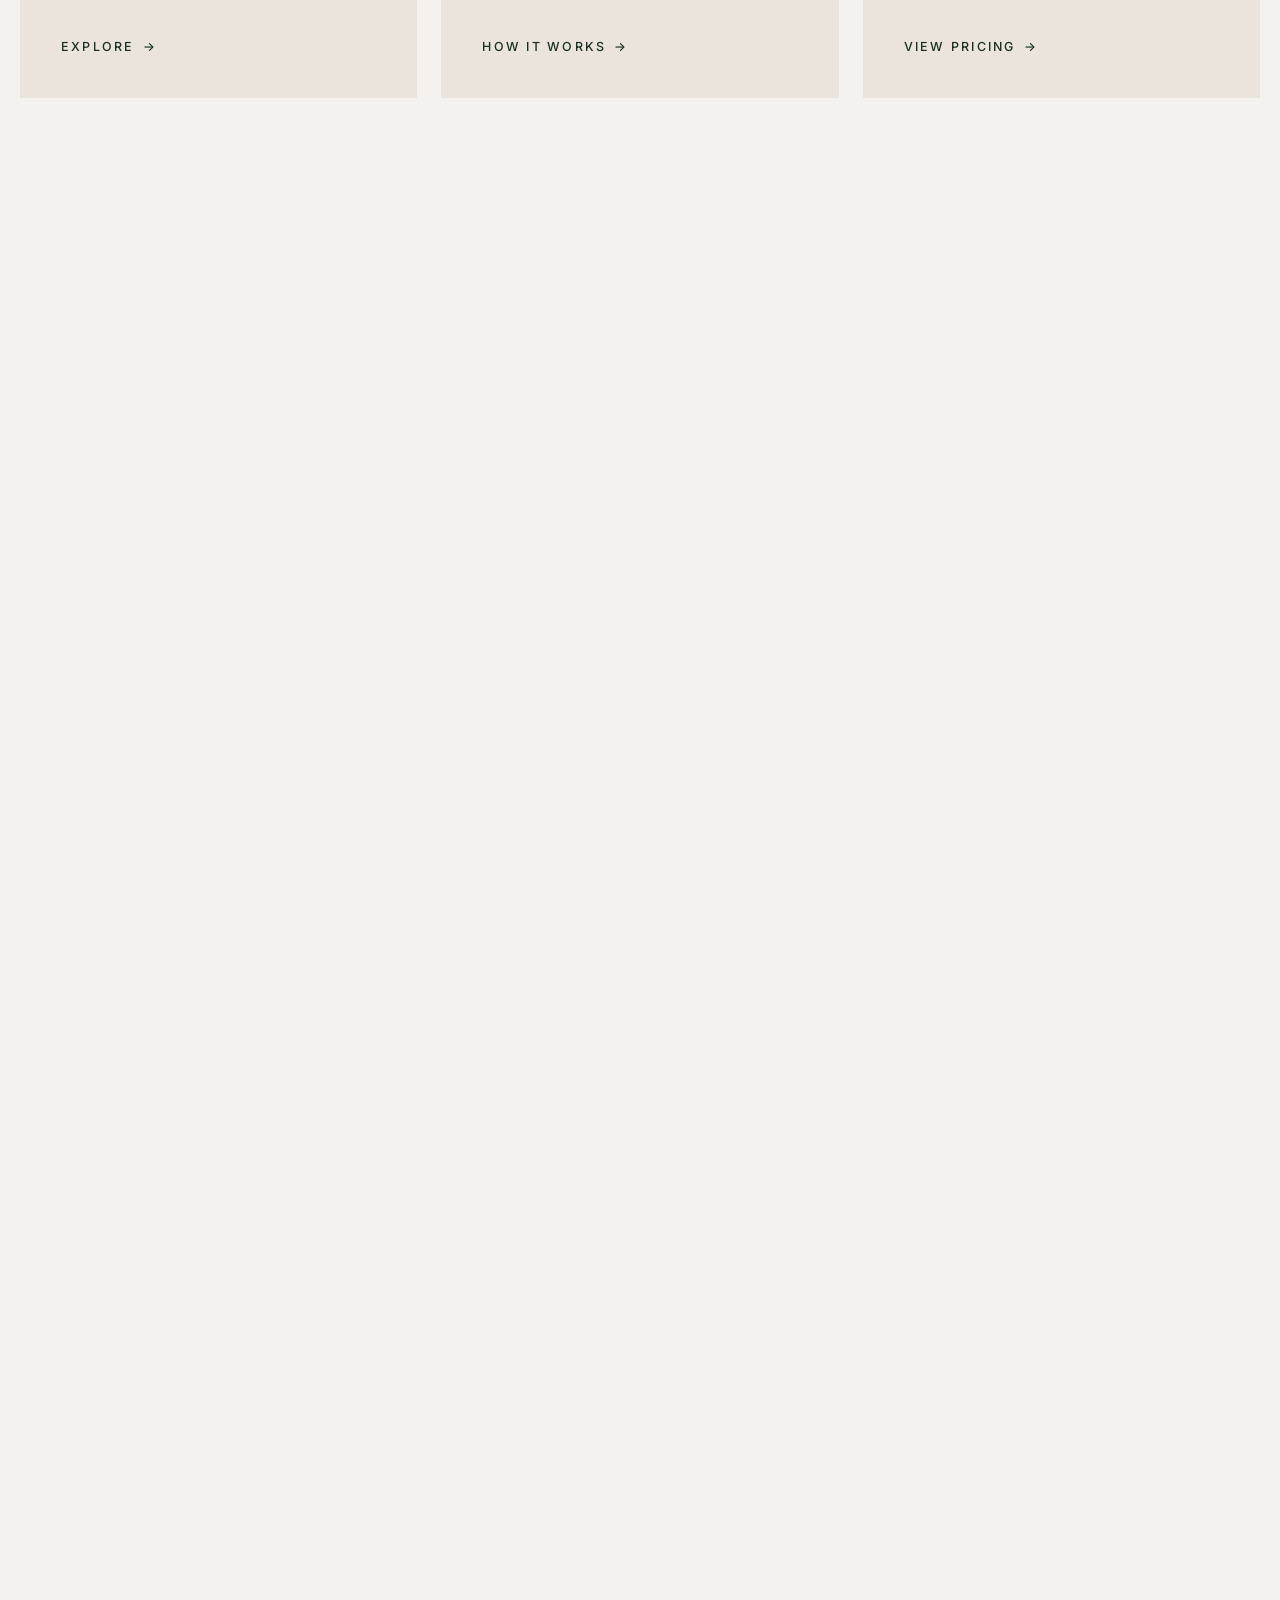
==== commit eea3376e: "Refactor to multipage architecture Split single-page site into discrete URLs per nav item: - / (home" ====
--- a/index.html
+++ b/index.html
@@ -4,13 +4,13 @@
 <meta charset="utf-8">
 <meta name="viewport" content="width=device-width,initial-scale=1">
 <title>CocoStamp — Your Brand, Naturally Refined</title>
-<meta name="description" content="CocoStamp crafts precision laser-engraved coconut drinkware for five-star resorts, beach clubs, and private estates. Custom logos, sustainable, food-grade.">
+<meta name="description" content="Precision laser-engraved coconut drinkware for the world's most discerning resorts, beach clubs, and private estates. Custom logos, sustainable, food-grade.">
 <meta name="theme-color" content="#1B3022">
-<link rel="canonical" href="https://cocostamp.github.io/">
+<link rel="canonical" href="https://wingfieldgemini.github.io/cocostamp/">
 <meta property="og:title" content="CocoStamp — Your Brand, Naturally Refined">
-<meta property="og:description" content="Precision laser-engraved coconut drinkware for luxury hospitality.">
+<meta property="og:description" content="Precision laser-engraved coconut drinkware for the world's most discerning resorts, beach clubs, and private estates. Custom logos, sustainable, food-grade.">
 <meta property="og:type" content="website">
-<meta property="og:url" content="https://cocostamp.github.io/">
+<meta property="og:url" content="https://wingfieldgemini.github.io/cocostamp/">
 <meta name="twitter:card" content="summary_large_image">
 <link rel="icon" href="data:image/svg+xml,%3Csvg xmlns='http://www.w3.org/2000/svg' viewBox='0 0 32 32'%3E%3Ccircle cx='16' cy='16' r='14' fill='%231B3022'/%3E%3Ctext x='16' y='22' font-family='Georgia,serif' font-size='18' fill='%23F4F1EE' text-anchor='middle'%3EC%3C/text%3E%3C/svg%3E">
 <link rel="preconnect" href="https://fonts.googleapis.com">
@@ -18,256 +18,28 @@
 <link rel="preload" as="style" href="https://fonts.googleapis.com/css2?family=Cormorant+Garamond:wght@400;500;600&family=Inter:wght@300;400;500;600&display=swap">
 <link rel="stylesheet" href="https://fonts.googleapis.com/css2?family=Cormorant+Garamond:wght@400;500;600&family=Inter:wght@300;400;500;600&display=swap" media="print" onload="this.media='all'">
 <noscript><link rel="stylesheet" href="https://fonts.googleapis.com/css2?family=Cormorant+Garamond:wght@400;500;600&family=Inter:wght@300;400;500;600&display=swap"></noscript>
-<style>
-:root{
-  --palm:#1B3022; --palm-soft:#2a4635;
-  --sand:#F4F1EE; --sand-warm:#EAE4DD;
-  --umber:#5C4033; --copper:#B87333; --copper-dark:#9A5F28;
-  --ink:#1f1a16; --muted:#6b6157; --line:rgba(28,48,34,.12);
-  --serif:"Cormorant Garamond",Georgia,serif;
-  --sans:"Inter",system-ui,-apple-system,Segoe UI,sans-serif;
-  --maxw:1240px; --radius:2px;
-  --ease:cubic-bezier(.2,.7,.2,1);
-}
-*{box-sizing:border-box;margin:0;padding:0}
-html{scroll-behavior:smooth;-webkit-text-size-adjust:100%}
-body{font-family:var(--sans);font-weight:300;color:var(--ink);background:var(--sand);line-height:1.65;font-size:16px;overflow-x:hidden}
-img,svg{display:block;max-width:100%;height:auto}
-a{color:inherit;text-decoration:none;transition:color .3s var(--ease)}
-button{font:inherit;color:inherit;background:none;border:0;cursor:pointer}
-h1,h2,h3,h4{font-family:var(--serif);font-weight:500;color:var(--palm);letter-spacing:-.01em;line-height:1.1}
-h1{font-size:clamp(2.6rem,7vw,5.5rem);font-weight:400}
-h2{font-size:clamp(2rem,4.5vw,3.5rem);font-weight:400}
-h3{font-size:clamp(1.3rem,2vw,1.6rem)}
-p{max-width:62ch}
-.eyebrow{font-family:var(--sans);font-size:.72rem;letter-spacing:.28em;text-transform:uppercase;color:var(--copper);font-weight:500;display:inline-block;margin-bottom:1.2rem}
-.wrap{width:min(var(--maxw),100% - 2.5rem);margin-inline:auto}
-section{padding:clamp(4rem,10vw,8rem) 0;content-visibility:auto;contain-intrinsic-size:800px}
-.skip{position:absolute;left:-9999px;top:0;background:var(--palm);color:var(--sand);padding:.8rem 1.2rem;z-index:100}
-.skip:focus{left:1rem;top:1rem}
-:focus-visible{outline:2px solid var(--copper);outline-offset:3px}
-
-/* Nav */
-.nav{position:fixed;top:0;inset-inline:0;z-index:50;padding:1.2rem 0;transition:all .4s var(--ease);backdrop-filter:blur(0)}
-.nav.scrolled{background:rgba(244,241,238,.88);backdrop-filter:blur(14px);border-bottom:1px solid var(--line);padding:.8rem 0}
-.nav-inner{display:flex;align-items:center;justify-content:space-between;gap:2rem}
-.logo{font-family:var(--serif);font-size:1.5rem;font-weight:500;color:var(--palm);letter-spacing:.02em;display:flex;align-items:center;gap:.55rem}
-.logo-mark{width:28px;height:28px;border:1.5px solid var(--palm);border-radius:50%;display:grid;place-items:center;font-size:.9rem}
-.nav-links{display:flex;gap:2.2rem;align-items:center;font-size:.85rem;letter-spacing:.06em}
-.nav-links a{color:var(--palm);position:relative;padding:.3rem 0}
-.nav-links a:hover{color:var(--copper)}
-.nav-cta{padding:.7rem 1.4rem;border:1px solid var(--palm);color:var(--palm);font-size:.78rem;letter-spacing:.18em;text-transform:uppercase;transition:all .3s var(--ease);min-height:44px;display:inline-flex;align-items:center}
-.nav-cta:hover{background:var(--palm);color:var(--sand)}
-.nav-toggle{display:none;width:48px;height:48px;align-items:center;justify-content:center;color:var(--palm)}
-.nav-toggle span{display:block;width:22px;height:1.5px;background:currentColor;position:relative}
-.nav-toggle span::before,.nav-toggle span::after{content:"";position:absolute;left:0;width:22px;height:1.5px;background:currentColor;transition:.3s var(--ease)}
-.nav-toggle span::before{top:-7px}.nav-toggle span::after{top:7px}
-
-/* Hero */
-.hero{min-height:100vh;min-height:100svh;display:grid;align-items:end;padding:8rem 0 4rem;position:relative;overflow:hidden;background:linear-gradient(180deg,var(--sand) 0%,var(--sand-warm) 100%)}
-.hero::before{content:"";position:absolute;inset:0;background:
-  radial-gradient(ellipse 70% 50% at 75% 30%,rgba(184,115,51,.08),transparent 60%),
-  radial-gradient(ellipse 50% 40% at 20% 80%,rgba(27,48,34,.06),transparent 60%)}
-.hero-grid{display:grid;grid-template-columns:1.1fr .9fr;gap:4rem;align-items:center;position:relative;z-index:2}
-.hero-copy .eyebrow{margin-bottom:1.5rem}
-.hero h1{margin-bottom:1.8rem}
-.hero h1 em{font-style:italic;color:var(--umber);font-weight:400}
-.hero-sub{font-size:clamp(1rem,1.4vw,1.15rem);color:var(--muted);margin-bottom:2.5rem;max-width:46ch;font-weight:300}
-.hero-ctas{display:flex;gap:1rem;flex-wrap:wrap;align-items:center}
-.btn{display:inline-flex;align-items:center;gap:.6rem;padding:1.05rem 2rem;font-size:.8rem;letter-spacing:.2em;text-transform:uppercase;font-weight:500;transition:all .35s var(--ease);min-height:48px;position:relative;overflow:hidden}
-.btn-primary{background:var(--copper);color:var(--sand)}
-.btn-primary:hover{background:var(--copper-dark);transform:translateY(-2px);box-shadow:0 14px 30px -14px rgba(184,115,51,.6)}
-.btn-ghost{color:var(--palm);border-bottom:1px solid var(--palm);padding:.4rem 0;min-height:auto;gap:.8rem}
-.btn-ghost:hover{color:var(--copper);border-color:var(--copper);gap:1.2rem}
-.hero-visual{aspect-ratio:4/5;position:relative}
-.coconut-stage{position:absolute;inset:0;display:grid;place-items:center;perspective:1200px}
-.coconut{width:82%;aspect-ratio:1;position:relative;animation:float 8s ease-in-out infinite}
-.coconut svg{width:100%;height:100%;filter:drop-shadow(0 40px 50px rgba(92,64,51,.35)) drop-shadow(0 10px 20px rgba(27,48,34,.2))}
-@keyframes float{0%,100%{transform:translateY(0) rotate(-2deg)}50%{transform:translateY(-18px) rotate(1deg)}}
-.hero-meta{position:absolute;bottom:2rem;left:0;right:0;display:flex;justify-content:space-between;gap:2rem;font-size:.72rem;letter-spacing:.22em;text-transform:uppercase;color:var(--muted);padding-top:1.5rem;border-top:1px solid var(--line);z-index:2}
-
-/* Marquee */
-.marquee{padding:1.8rem 0;border-block:1px solid var(--line);background:var(--sand);overflow:hidden}
-.marquee-track{display:flex;gap:4rem;white-space:nowrap;animation:scroll 35s linear infinite;font-family:var(--serif);font-size:1.15rem;color:var(--umber);font-style:italic;letter-spacing:.02em}
-.marquee-track span{display:flex;align-items:center;gap:4rem}
-.marquee-track span::after{content:"✦";color:var(--copper);font-size:.7rem;font-style:normal}
-@keyframes scroll{to{transform:translateX(-50%)}}
-
-/* Collection */
-.section-head{max-width:680px;margin-bottom:4rem}
-.section-head h2{margin-bottom:1rem}
-.section-head p{color:var(--muted)}
-.collection-grid{display:grid;grid-template-columns:repeat(12,1fr);gap:1.2rem;grid-auto-rows:180px}
-.coll-card{background:var(--sand-warm);position:relative;overflow:hidden;cursor:pointer;transition:transform .6s var(--ease)}
-.coll-card:hover{transform:translateY(-4px)}
-.coll-card:hover .coll-img{transform:scale(1.06)}
-.coll-card:hover .coll-label{opacity:1;transform:translateY(0)}
-.coll-img{position:absolute;inset:0;display:grid;place-items:center;transition:transform .8s var(--ease)}
-.coll-img svg{width:70%;height:70%}
-.coll-label{position:absolute;left:1.5rem;bottom:1.5rem;right:1.5rem;color:var(--sand);font-size:.8rem;letter-spacing:.2em;text-transform:uppercase;opacity:0;transform:translateY(8px);transition:all .4s var(--ease);z-index:2}
-.coll-card::after{content:"";position:absolute;inset:0;background:linear-gradient(180deg,transparent 50%,rgba(27,48,34,.75));opacity:0;transition:opacity .4s var(--ease)}
-.coll-card:hover::after{opacity:1}
-.c1{grid-column:span 7;grid-row:span 2;background:linear-gradient(135deg,#3a4d3f,#1B3022)}
-.c2{grid-column:span 5;grid-row:span 1;background:linear-gradient(135deg,#e8dfd4,#d4c7b7)}
-.c3{grid-column:span 5;grid-row:span 1;background:linear-gradient(135deg,#5C4033,#3d2a22)}
-.c4{grid-column:span 4;grid-row:span 2;background:linear-gradient(135deg,#c9a881,#B87333)}
-.c5{grid-column:span 4;grid-row:span 1;background:linear-gradient(135deg,#f0ebe3,#e0d5c4)}
-.c6{grid-column:span 4;grid-row:span 1;background:linear-gradient(135deg,#2a4635,#1B3022)}
-.c1 svg,.c3 svg,.c6 svg{filter:invert(1) brightness(1.4)}
-
-/* Process */
-.process{background:var(--palm);color:var(--sand);position:relative;overflow:hidden}
-.process::before{content:"";position:absolute;top:-50%;right:-10%;width:60%;aspect-ratio:1;border:1px solid rgba(244,241,238,.06);border-radius:50%;pointer-events:none}
-.process::after{content:"";position:absolute;top:-40%;right:-5%;width:50%;aspect-ratio:1;border:1px solid rgba(244,241,238,.04);border-radius:50%;pointer-events:none}
-.process h2{color:var(--sand)}
-.process .eyebrow{color:var(--copper)}
-.process p{color:rgba(244,241,238,.7)}
-.steps{display:grid;grid-template-columns:repeat(3,1fr);gap:3rem;margin-top:5rem;position:relative;z-index:2}
-.step{position:relative;padding-top:3rem}
-.step-num{font-family:var(--serif);font-size:4rem;font-weight:400;color:var(--copper);line-height:1;display:block;margin-bottom:1.2rem;font-style:italic}
-.step-line{position:absolute;top:1.5rem;left:4rem;right:-3rem;height:1px;background:linear-gradient(90deg,rgba(184,115,51,.5),transparent);display:none}
-.step:not(:last-child) .step-line{display:block}
-.step h3{color:var(--sand);margin-bottom:.8rem;font-family:var(--serif);font-weight:500}
-.step p{font-size:.92rem}
-
-/* Features */
-.features-grid{display:grid;grid-template-columns:repeat(2,1fr);gap:0;border:1px solid var(--line)}
-.feature{padding:2.8rem;border-right:1px solid var(--line);border-bottom:1px solid var(--line);position:relative;background:var(--sand)}
-.feature:nth-child(2n){border-right:0}
-.feature:nth-last-child(-n+2){border-bottom:0}
-.feat-icon{width:52px;height:52px;margin-bottom:1.8rem;color:var(--copper)}
-.feature h3{font-family:var(--serif);margin-bottom:.6rem;color:var(--palm)}
-.feature p{color:var(--muted);font-size:.92rem}
-
-/* Pricing */
-.pricing{background:var(--sand-warm)}
-.tiers{display:grid;grid-template-columns:repeat(3,1fr);gap:1.5rem;margin-top:4rem}
-.tier{background:var(--sand);padding:3rem 2.5rem;position:relative;transition:all .4s var(--ease);border:1px solid transparent}
-.tier:hover{transform:translateY(-6px);border-color:var(--copper)}
-.tier.featured{background:var(--palm);color:var(--sand)}
-.tier.featured h3,.tier.featured .price .unit,.tier.featured .tier-desc{color:var(--sand)}
-.tier.featured .price-num{color:var(--copper)}
-.tier.featured ul li{color:rgba(244,241,238,.75);border-color:rgba(244,241,238,.12)}
-.tier.featured .tier-cta{border-color:var(--copper);color:var(--copper)}
-.tier.featured .tier-cta:hover{background:var(--copper);color:var(--palm)}
-.tier-badge{position:absolute;top:1.2rem;right:1.2rem;font-size:.66rem;letter-spacing:.2em;text-transform:uppercase;color:var(--copper)}
-.tier h3{font-family:var(--serif);font-size:1.7rem;margin-bottom:.4rem}
-.tier-desc{color:var(--muted);font-size:.85rem;margin-bottom:2rem;min-height:2.5em}
-.price{display:flex;align-items:baseline;gap:.4rem;margin-bottom:.4rem}
-.price-num{font-family:var(--serif);font-size:3.2rem;font-weight:400;color:var(--palm);line-height:1}
-.price .unit{font-size:.8rem;color:var(--muted);letter-spacing:.1em}
-.tier-qty{font-size:.78rem;letter-spacing:.18em;text-transform:uppercase;color:var(--copper);margin-bottom:2rem;display:block}
-.tier ul{list-style:none;margin-bottom:2.5rem}
-.tier li{padding:.7rem 0;border-top:1px solid var(--line);font-size:.88rem;color:var(--muted);display:flex;align-items:center;gap:.7rem}
-.tier li::before{content:"";width:5px;height:5px;background:var(--copper);border-radius:50%;flex-shrink:0}
-.tier-cta{display:inline-flex;align-items:center;gap:.6rem;padding:.9rem 1.6rem;border:1px solid var(--palm);color:var(--palm);font-size:.75rem;letter-spacing:.2em;text-transform:uppercase;font-weight:500;transition:all .3s var(--ease);min-height:44px;width:100%;justify-content:center}
-.tier-cta:hover{background:var(--palm);color:var(--sand)}
-.pricing-note{margin-top:3rem;padding-top:2rem;border-top:1px solid var(--line);font-size:.85rem;color:var(--muted);text-align:center;letter-spacing:.02em}
-.pricing-note strong{color:var(--umber);font-weight:500}
-
-/* Eco */
-.eco{background:var(--palm);color:var(--sand);position:relative;overflow:hidden}
-.eco-inner{display:grid;grid-template-columns:1fr 1fr;gap:5rem;align-items:center}
-.eco h2{color:var(--sand);font-style:italic;margin-bottom:1.8rem}
-.eco p{color:rgba(244,241,238,.8);font-size:1.05rem;margin-bottom:1.2rem;max-width:50ch}
-.eco-stats{display:grid;grid-template-columns:1fr 1fr;gap:2.5rem;margin-top:3rem;padding-top:3rem;border-top:1px solid rgba(244,241,238,.15)}
-.stat-num{font-family:var(--serif);font-size:3rem;font-weight:400;color:var(--copper);line-height:1;display:block;margin-bottom:.5rem}
-.stat-label{font-size:.78rem;letter-spacing:.2em;text-transform:uppercase;color:rgba(244,241,238,.6)}
-.eco-visual{aspect-ratio:4/5;background:
-  radial-gradient(ellipse at center,rgba(184,115,51,.15),transparent 70%),
-  linear-gradient(135deg,#2a4635,#1B3022);display:grid;place-items:center;position:relative;border:1px solid rgba(244,241,238,.08)}
-.eco-visual svg{width:55%;height:55%;opacity:.85}
-
-/* Contact */
-.contact-inner{display:grid;grid-template-columns:1fr 1fr;gap:5rem;align-items:start}
-.contact h2{margin-bottom:1rem}
-.contact-lead{color:var(--muted);margin-bottom:3rem}
-.contact-details{display:grid;gap:2rem;margin-top:3rem}
-.contact-row{padding-top:1.5rem;border-top:1px solid var(--line)}
-.contact-row .eyebrow{margin-bottom:.5rem;font-size:.68rem}
-.contact-row a,.contact-row p{font-family:var(--serif);font-size:1.3rem;color:var(--palm);font-weight:500}
-.contact-row a:hover{color:var(--copper)}
-form{display:grid;gap:1.5rem}
-.field{display:grid;gap:.5rem}
-.field label{font-size:.72rem;letter-spacing:.2em;text-transform:uppercase;color:var(--umber);font-weight:500}
-.field input,.field textarea,.field select{font:inherit;font-size:1rem;color:var(--palm);padding:.9rem 0;background:transparent;border:0;border-bottom:1px solid var(--line);transition:border-color .3s var(--ease);font-family:var(--sans);min-height:44px}
-.field input:focus,.field textarea:focus,.field select:focus{outline:none;border-color:var(--copper)}
-.field textarea{resize:vertical;min-height:110px}
-form button{margin-top:1rem;justify-self:start}
-
-/* Footer */
-footer{background:var(--palm);color:rgba(244,241,238,.6);padding:5rem 0 2rem;font-size:.85rem}
-.foot-grid{display:grid;grid-template-columns:1.5fr 1fr 1fr 1fr;gap:3rem;margin-bottom:4rem;padding-bottom:3rem;border-bottom:1px solid rgba(244,241,238,.1)}
-.foot-brand .logo{color:var(--sand);margin-bottom:1.2rem}
-.foot-brand .logo-mark{border-color:var(--sand);color:var(--sand)}
-.foot-brand p{max-width:30ch;font-size:.88rem}
-.foot-col h4{font-family:var(--sans);font-size:.72rem;letter-spacing:.22em;text-transform:uppercase;color:var(--sand);font-weight:500;margin-bottom:1.5rem}
-.foot-col ul{list-style:none;display:grid;gap:.7rem}
-.foot-col a:hover{color:var(--copper)}
-.foot-bottom{display:flex;justify-content:space-between;gap:2rem;font-size:.78rem;letter-spacing:.04em;flex-wrap:wrap}
-.foot-bottom a:hover{color:var(--copper)}
-
-/* Reveal */
-.reveal{opacity:0;transform:translateY(24px);transition:opacity .9s var(--ease),transform .9s var(--ease)}
-.reveal.in{opacity:1;transform:none}
-
-/* Responsive */
-@media (max-width:900px){
-  .nav-links{display:none}
-  .nav-toggle{display:inline-flex}
-  .nav.open .nav-links{display:grid;position:absolute;top:100%;left:0;right:0;background:var(--sand);padding:2rem;gap:1.5rem;border-top:1px solid var(--line);box-shadow:0 20px 40px -20px rgba(27,48,34,.2)}
-  .hero{padding-top:7rem}
-  .hero-grid{grid-template-columns:1fr;gap:3rem}
-  .hero-visual{aspect-ratio:1;max-width:460px;margin:0 auto;width:100%}
-  .hero-meta{position:static;margin-top:3rem}
-  .steps{grid-template-columns:1fr;gap:3rem}
-  .step-line{display:none!important}
-  .features-grid{grid-template-columns:1fr}
-  .feature{border-right:0!important}
-  .feature:nth-last-child(2){border-bottom:1px solid var(--line)}
-  .tiers{grid-template-columns:1fr}
-  .eco-inner,.contact-inner{grid-template-columns:1fr;gap:3rem}
-  .foot-grid{grid-template-columns:1fr 1fr;gap:2.5rem}
-  .collection-grid{grid-auto-rows:140px}
-  .c1{grid-column:span 12}
-  .c2,.c3{grid-column:span 6}
-  .c4{grid-column:span 12;grid-row:span 1}
-  .c5,.c6{grid-column:span 6}
-}
-@media (max-width:540px){
-  .foot-grid{grid-template-columns:1fr}
-  .eco-stats{grid-template-columns:1fr;gap:2rem}
-  .hero-meta{flex-direction:column;gap:.6rem;align-items:flex-start}
-  .c2,.c3,.c5,.c6{grid-column:span 12}
-}
-@media (prefers-reduced-motion:reduce){
-  *,*::before,*::after{animation-duration:.01ms!important;transition-duration:.01ms!important;scroll-behavior:auto!important}
-  .coconut{animation:none}
-}
-</style>
+<link rel="stylesheet" href="assets/style.css">
 </head>
 <body>
 <a class="skip" href="#main">Skip to content</a>
-
 <header class="nav" id="nav">
   <div class="wrap nav-inner">
-    <a href="#" class="logo" aria-label="CocoStamp home">
+    <a href="./" class="logo" aria-label="CocoStamp home">
       <span class="logo-mark" aria-hidden="true">C</span>
       <span>CocoStamp</span>
     </a>
     <nav class="nav-links" id="navlinks" aria-label="Primary">
-      <a href="#collection">Collection</a>
-      <a href="#process">Process</a>
-      <a href="#pricing">Wholesale</a>
-      <a href="#eco">Eco</a>
-      <a href="#contact" class="nav-cta">Inquire</a>
+            <a href="./" aria-current="page">Home</a>
+      <a href="collection/">Collection</a>
+      <a href="process/">Process</a>
+      <a href="wholesale/">Wholesale</a>
+      <a href="eco/">Eco</a>
+      <a href="contact/" class="nav-cta">Inquire</a>
     </nav>
     <button class="nav-toggle" aria-label="Menu" aria-expanded="false" aria-controls="navlinks" id="navToggle"><span></span></button>
   </div>
 </header>
-
 <main id="main">
-
 <section class="hero" aria-labelledby="hero-title">
   <div class="wrap hero-grid">
     <div class="hero-copy">
@@ -275,43 +47,32 @@
       <h1 id="hero-title">Your Brand,<br><em>Naturally</em> Refined.</h1>
       <p class="hero-sub">Custom laser-engraved coconut drinkware for the world's most discerning resorts, beach clubs, and private estates. Hand-finished. Sustainably sourced. Unmistakably yours.</p>
       <div class="hero-ctas">
-        <a class="btn btn-primary" href="#pricing">Wholesale Pricing <span aria-hidden="true">→</span></a>
-        <a class="btn btn-ghost" href="#process">See the Process <span aria-hidden="true">→</span></a>
+        <a class="btn btn-primary" href="wholesale/">Wholesale Pricing <span aria-hidden="true">→</span></a>
+        <a class="btn btn-ghost" href="process/">See the Process <span aria-hidden="true">→</span></a>
       </div>
     </div>
     <div class="hero-visual" aria-hidden="true">
-      <div class="coconut-stage">
-        <div class="coconut">
-          <svg viewBox="0 0 400 400" xmlns="http://www.w3.org/2000/svg">
-            <defs>
-              <radialGradient id="coco" cx="42%" cy="38%">
-                <stop offset="0%" stop-color="#8a6a4f"/>
-                <stop offset="45%" stop-color="#5C4033"/>
-                <stop offset="100%" stop-color="#2e1f16"/>
-              </radialGradient>
-              <radialGradient id="shine" cx="35%" cy="28%">
-                <stop offset="0%" stop-color="rgba(255,240,220,.5)"/>
-                <stop offset="40%" stop-color="rgba(255,240,220,0)"/>
-              </radialGradient>
-            </defs>
-            <ellipse cx="200" cy="210" rx="165" ry="175" fill="url(#coco)"/>
-            <ellipse cx="200" cy="210" rx="165" ry="175" fill="url(#shine)"/>
-            <g stroke="rgba(30,15,8,.35)" stroke-width="1" fill="none">
-              <path d="M80 150 Q200 170 320 150"/>
-              <path d="M70 200 Q200 220 330 200"/>
-              <path d="M80 250 Q200 270 320 250"/>
-              <path d="M95 300 Q200 320 305 300"/>
-            </g>
-            <g transform="translate(200 210)" fill="none" stroke="#F4F1EE" stroke-width="2" opacity=".9">
-              <circle r="58" stroke-width="1.2"/>
-              <text y="-8" text-anchor="middle" font-family="Cormorant Garamond,serif" font-style="italic" font-size="22" fill="#F4F1EE" stroke="none">Belle</text>
-              <text y="14" text-anchor="middle" font-family="Cormorant Garamond,serif" font-size="14" fill="#F4F1EE" stroke="none" letter-spacing="2">ESTATE</text>
-              <line x1="-30" y1="28" x2="30" y2="28" stroke-width="1"/>
-              <text y="42" text-anchor="middle" font-family="Inter,sans-serif" font-size="7" fill="#F4F1EE" stroke="none" letter-spacing="3">MMXXV</text>
-            </g>
-          </svg>
-        </div>
-      </div>
+      <div class="coconut-stage"><div class="coconut">
+        <svg viewBox="0 0 400 400" xmlns="http://www.w3.org/2000/svg">
+          <defs>
+            <radialGradient id="coco" cx="42%" cy="38%"><stop offset="0%" stop-color="#8a6a4f"/><stop offset="45%" stop-color="#5C4033"/><stop offset="100%" stop-color="#2e1f16"/></radialGradient>
+            <radialGradient id="shine" cx="35%" cy="28%"><stop offset="0%" stop-color="rgba(255,240,220,.5)"/><stop offset="40%" stop-color="rgba(255,240,220,0)"/></radialGradient>
+          </defs>
+          <ellipse cx="200" cy="210" rx="165" ry="175" fill="url(#coco)"/>
+          <ellipse cx="200" cy="210" rx="165" ry="175" fill="url(#shine)"/>
+          <g stroke="rgba(30,15,8,.35)" stroke-width="1" fill="none">
+            <path d="M80 150 Q200 170 320 150"/><path d="M70 200 Q200 220 330 200"/>
+            <path d="M80 250 Q200 270 320 250"/><path d="M95 300 Q200 320 305 300"/>
+          </g>
+          <g transform="translate(200 210)" fill="none" stroke="#F4F1EE" stroke-width="2" opacity=".9">
+            <circle r="58" stroke-width="1.2"/>
+            <text y="-8" text-anchor="middle" font-family="Cormorant Garamond,serif" font-style="italic" font-size="22" fill="#F4F1EE" stroke="none">Belle</text>
+            <text y="14" text-anchor="middle" font-family="Cormorant Garamond,serif" font-size="14" fill="#F4F1EE" stroke="none" letter-spacing="2">ESTATE</text>
+            <line x1="-30" y1="28" x2="30" y2="28" stroke-width="1"/>
+            <text y="42" text-anchor="middle" font-family="Inter,sans-serif" font-size="7" fill="#F4F1EE" stroke="none" letter-spacing="3">MMXXV</text>
+          </g>
+        </svg>
+      </div></div>
     </div>
     <div class="wrap hero-meta">
       <span>Trusted by 200+ Resorts</span>
@@ -328,54 +89,34 @@
   </div>
 </div>
 
-<section id="collection" class="collection">
+<section>
   <div class="wrap">
     <div class="section-head reveal">
-      <span class="eyebrow">The Collection</span>
-      <h2>Engraved to the detail<br>of your identity.</h2>
-      <p>Each piece is a canvas — scored with the precision of fine jewellery, finished with the restraint of a Mediterranean villa. Explore recent commissions from across our client atelier.</p>
-    </div>
-    <div class="collection-grid reveal">
-      <a class="coll-card c1" href="#contact" aria-label="Monogram Series"><div class="coll-img"><svg viewBox="0 0 200 200" xmlns="http://www.w3.org/2000/svg" fill="none" stroke="currentColor" stroke-width="1.2"><circle cx="100" cy="100" r="80"/><text x="100" y="108" text-anchor="middle" font-family="Cormorant Garamond,serif" font-style="italic" font-size="62" fill="currentColor" stroke="none">ℳ</text></svg></div><span class="coll-label">Monogram Series — Private Estate</span></a>
-      <a class="coll-card c2" href="#contact" aria-label="Palm Crest"><div class="coll-img"><svg viewBox="0 0 200 200" xmlns="http://www.w3.org/2000/svg" fill="none" stroke="#5C4033" stroke-width="1.5"><path d="M100 60 Q75 80 70 120 Q100 105 100 140 Q100 105 130 120 Q125 80 100 60Z"/><line x1="100" y1="140" x2="100" y2="170"/><circle cx="100" cy="100" r="70"/></svg></div><span class="coll-label">Palm Crest — Riviera Beach Club</span></a>
-      <a class="coll-card c3" href="#contact" aria-label="Wordmark"><div class="coll-img"><svg viewBox="0 0 200 80" xmlns="http://www.w3.org/2000/svg"><text x="100" y="50" text-anchor="middle" font-family="Cormorant Garamond,serif" font-size="36" font-style="italic" fill="currentColor">Costa Linda</text></svg></div><span class="coll-label">Wordmark — Hotel Costa Linda</span></a>
-      <a class="coll-card c4" href="#contact" aria-label="Compass Seal"><div class="coll-img"><svg viewBox="0 0 200 200" xmlns="http://www.w3.org/2000/svg" fill="none" stroke="#1B3022" stroke-width="1.2"><circle cx="100" cy="100" r="70"/><circle cx="100" cy="100" r="55"/><path d="M100 45 L110 100 L100 155 L90 100Z" fill="#1B3022"/><path d="M45 100 L100 110 L155 100 L100 90Z" fill="#1B3022"/></svg></div><span class="coll-label">Compass Seal — Yacht Club Porto</span></a>
-      <a class="coll-card c5" href="#contact" aria-label="Botanical Sigil"><div class="coll-img"><svg viewBox="0 0 200 200" xmlns="http://www.w3.org/2000/svg" fill="none" stroke="#5C4033" stroke-width="1.3"><path d="M100 50 C70 70 70 130 100 150 C130 130 130 70 100 50Z"/><line x1="100" y1="50" x2="100" y2="150"/><path d="M100 90 L80 80 M100 90 L120 80 M100 110 L80 100 M100 110 L120 100"/></svg></div><span class="coll-label">Botanical Sigil — Wellness Retreat</span></a>
-      <a class="coll-card c6" href="#contact" aria-label="Typographic Mark"><div class="coll-img"><svg viewBox="0 0 200 200" xmlns="http://www.w3.org/2000/svg"><text x="100" y="120" text-anchor="middle" font-family="Cormorant Garamond,serif" font-style="italic" font-size="90" fill="currentColor">H&amp;C</text></svg></div><span class="coll-label">Typographic Mark — Hamilton &amp; Co.</span></a>
-    </div>
-  </div>
-</section>
-
-<section id="process" class="process">
-  <div class="wrap">
-    <div class="section-head reveal">
-      <span class="eyebrow">The Process</span>
-      <h2>Three steps. Zero<br>compromise.</h2>
-      <p>From concept to countertop in under three weeks, engineered to arrive exactly as we imagined it — and exactly as you approved it.</p>
-    </div>
-    <div class="steps">
-      <div class="step reveal">
-        <div class="step-line"></div>
-        <span class="step-num">i.</span>
-        <h3>Upload Your Logo</h3>
-        <p>Share your mark in any vector format. Our atelier refines it for engraving — a one-time $50 Logo Master sets your file for life.</p>
-      </div>
-      <div class="step reveal">
-        <div class="step-line"></div>
-        <span class="step-num">ii.</span>
-        <h3>Precision Engrave</h3>
-        <p>Ultra-fine lasers score each shell by hand-supervised batch. Approve the digital mock-up before a single coconut is touched.</p>
-      </div>
-      <div class="step reveal">
-        <span class="step-num">iii.</span>
-        <h3>Global Delivery</h3>
-        <p>Triple-washed, UV-sanitized, straw-drilled and palletized. Expedited to any port of call — from Mykonos to Mustique.</p>
-      </div>
-    </div>
-  </div>
-</section>
-
-<section id="features" class="features">
+      <span class="eyebrow">The Atelier</span>
+      <h2>Four chapters.<br>One signature finish.</h2>
+      <p>Browse the collection, follow the process, choose your tier — every step engineered to feel as considered as the final pour.</p>
+    </div>
+    <div class="teasers reveal">
+      <a class="teaser" href="collection/">
+        <h3>The Collection</h3>
+        <p>A gallery of recent commissions — monograms, crests, wordmarks — each engraved to the millimetre.</p>
+        <span class="teaser-link">Explore <span aria-hidden="true">→</span></span>
+      </a>
+      <a class="teaser" href="process/">
+        <h3>The Process</h3>
+        <p>Three steps from logo to lounger. Digital proof in 48 hours, delivery in two weeks.</p>
+        <span class="teaser-link">How it works <span aria-hidden="true">→</span></span>
+      </a>
+      <a class="teaser" href="wholesale/">
+        <h3>Wholesale Tiers</h3>
+        <p>Boutique, Club, Estate. Volume pricing for VIP events, beach clubs, and resort chains.</p>
+        <span class="teaser-link">View pricing <span aria-hidden="true">→</span></span>
+      </a>
+    </div>
+  </div>
+</section>
+
+<section id="features">
   <div class="wrap">
     <div class="section-head reveal">
       <span class="eyebrow">The Premium Edge</span>
@@ -406,136 +147,17 @@
   </div>
 </section>
 
-<section id="pricing" class="pricing">
-  <div class="wrap">
-    <div class="section-head reveal">
-      <span class="eyebrow">Wholesale Portal</span>
-      <h2>Tiered to your volume.<br>Priced for your repeat.</h2>
-      <p>All pricing is delivered-to-port. Choose the tier that fits the moment — scale as your calendar grows.</p>
-    </div>
-    <div class="tiers reveal">
-      <article class="tier">
-        <h3>The Boutique</h3>
-        <p class="tier-desc">For VIP events &amp; intimate launches.</p>
-        <div class="price"><span class="price-num">$7.50</span><span class="unit">/ unit</span></div>
-        <span class="tier-qty">50 Units Minimum</span>
-        <ul>
-          <li>Single-logo engraving</li>
-          <li>Standard straw-drill</li>
-          <li>Digital proof within 48 hrs</li>
-          <li>Delivered in 2 weeks</li>
-        </ul>
-        <a class="tier-cta" href="#contact">Order Boutique</a>
-      </article>
-      <article class="tier featured">
-        <span class="tier-badge">Most Ordered</span>
-        <h3>The Club</h3>
-        <p class="tier-desc">For beach clubs &amp; signature bars.</p>
-        <div class="price"><span class="price-num">$6.00</span><span class="unit">/ unit</span></div>
-        <span class="tier-qty">200 Units Minimum</span>
-        <ul>
-          <li>Dual-logo or two-sided engraving</li>
-          <li>Priority production lane</li>
-          <li>Premium linen-wrapped cases</li>
-          <li>Delivered in 10 days</li>
-        </ul>
-        <a class="tier-cta" href="#contact">Order Club</a>
-      </article>
-      <article class="tier">
-        <h3>The Estate</h3>
-        <p class="tier-desc">For high-volume resorts &amp; chains.</p>
-        <div class="price"><span class="price-num">$4.50</span><span class="unit">/ unit</span></div>
-        <span class="tier-qty">500+ Units</span>
-        <ul>
-          <li>Multi-property logo library</li>
-          <li>Dedicated account concierge</li>
-          <li>Annual delivery scheduling</li>
-          <li>White-glove freight included</li>
-        </ul>
-        <a class="tier-cta" href="#contact">Order Estate</a>
-      </article>
-    </div>
-    <p class="pricing-note"><strong>One-time $50 Logo Master fee</strong> digitises your mark for lifetime re-ordering — applied once, never again.</p>
-  </div>
-</section>
-
-<section id="eco" class="eco">
-  <div class="wrap eco-inner">
-    <div class="reveal">
-      <span class="eyebrow">Eco Statement</span>
-      <h2>Biodegradable by nature. Luxurious by design.</h2>
-      <p>Each CocoStamp vessel is a fallen coconut given a second, ceremonial life — sourced from responsible farms, finished without synthetic coatings, and fully biodegradable once its service is complete.</p>
-      <p>We source only mature shells that would otherwise return to the soil. No plantations cleared. No plastic laminates. No microplastics in your guest's last sip.</p>
-      <div class="eco-stats">
-        <div><span class="stat-num">100%</span><span class="stat-label">Biodegradable Shell</span></div>
-        <div><span class="stat-num">0</span><span class="stat-label">Synthetic Coatings</span></div>
-      </div>
-    </div>
-    <div class="eco-visual reveal" aria-hidden="true">
-      <svg viewBox="0 0 200 200" xmlns="http://www.w3.org/2000/svg" fill="none" stroke="#F4F1EE" stroke-width="1.2">
-        <path d="M100 30 C70 50 60 90 70 130 C80 160 100 170 100 170 C100 170 120 160 130 130 C140 90 130 50 100 30Z"/>
-        <line x1="100" y1="30" x2="100" y2="170"/>
-        <path d="M100 70 Q85 80 80 100 M100 90 Q85 95 78 115 M100 110 Q85 115 80 130"/>
-        <path d="M100 70 Q115 80 120 100 M100 90 Q115 95 122 115 M100 110 Q115 115 120 130"/>
-      </svg>
-    </div>
-  </div>
-</section>
-
-<section id="contact" class="contact">
-  <div class="wrap contact-inner">
-    <div class="reveal">
-      <span class="eyebrow">Inquiry</span>
-      <h2>Large-scale installations,<br>bespoke commissions.</h2>
-      <p class="contact-lead">Planning a resort opening, a yacht-week takeover, or a private destination wedding? Our commissions team works directly with property directors, F&amp;B leads, and brand stewards.</p>
-      <div class="contact-details">
-        <div class="contact-row">
-          <span class="eyebrow">Commissions</span>
-          <a href="mailto:atelier@cocostamp.com">atelier@cocostamp.com</a>
-        </div>
-        <div class="contact-row">
-          <span class="eyebrow">Wholesale</span>
-          <a href="mailto:wholesale@cocostamp.com">wholesale@cocostamp.com</a>
-        </div>
-        <div class="contact-row">
-          <span class="eyebrow">Studio</span>
-          <p>Ports of dispatch:<br>Lisbon · Singapore · Miami</p>
-        </div>
-      </div>
-    </div>
-    <form class="reveal" aria-label="Inquiry form" onsubmit="event.preventDefault();this.querySelector('button').textContent='Thank you — we\'ll be in touch.';this.reset();">
-      <div class="field">
-        <label for="f-name">Name</label>
-        <input id="f-name" name="name" type="text" autocomplete="name" required>
-      </div>
-      <div class="field">
-        <label for="f-prop">Property / Brand</label>
-        <input id="f-prop" name="property" type="text" autocomplete="organization" required>
-      </div>
-      <div class="field">
-        <label for="f-email">Email</label>
-        <input id="f-email" name="email" type="email" autocomplete="email" inputmode="email" required>
-      </div>
-      <div class="field">
-        <label for="f-tier">Interest</label>
-        <select id="f-tier" name="tier">
-          <option>The Boutique — 50 units</option>
-          <option selected>The Club — 200 units</option>
-          <option>The Estate — 500+ units</option>
-          <option>Custom Installation</option>
-        </select>
-      </div>
-      <div class="field">
-        <label for="f-msg">Event / Timeline</label>
-        <textarea id="f-msg" name="message" rows="4"></textarea>
-      </div>
-      <button type="submit" class="btn btn-primary">Send Inquiry <span aria-hidden="true">→</span></button>
-    </form>
-  </div>
-</section>
-
+<section class="cta-strip">
+  <div class="wrap">
+    <h2>Ready to commission?</h2>
+    <p>Tell us about the property, the moment, and the volume — we'll respond within one business day.</p>
+    <div class="hero-ctas">
+      <a class="btn btn-primary" href="contact/">Begin Inquiry <span aria-hidden="true">→</span></a>
+      <a class="btn btn-ghost" href="wholesale/">View Pricing <span aria-hidden="true">→</span></a>
+    </div>
+  </div>
+</section>
 </main>
-
 <footer>
   <div class="wrap">
     <div class="foot-grid">
@@ -546,10 +168,10 @@
       <div class="foot-col">
         <h4>Explore</h4>
         <ul>
-          <li><a href="#collection">Collection</a></li>
-          <li><a href="#process">Process</a></li>
-          <li><a href="#pricing">Wholesale</a></li>
-          <li><a href="#eco">Eco</a></li>
+          <li><a href="collection/">Collection</a></li>
+          <li><a href="process/">Process</a></li>
+          <li><a href="wholesale/">Wholesale</a></li>
+          <li><a href="eco/">Eco</a></li>
         </ul>
       </div>
       <div class="foot-col">
@@ -557,48 +179,24 @@
         <ul>
           <li><a href="mailto:atelier@cocostamp.com">Commissions</a></li>
           <li><a href="mailto:wholesale@cocostamp.com">Wholesale</a></li>
-          <li><a href="#contact">Press</a></li>
+          <li><a href="contact/">Contact</a></li>
         </ul>
       </div>
       <div class="foot-col">
         <h4>Ports</h4>
-        <ul>
-          <li>Lisbon</li>
-          <li>Singapore</li>
-          <li>Miami</li>
-        </ul>
+        <ul><li>Lisbon</li><li>Singapore</li><li>Miami</li></ul>
       </div>
     </div>
     <div class="foot-bottom">
       <span>© 2026 CocoStamp. Your Brand, Naturally Refined.</span>
-      <span><a href="#">Privacy</a> · <a href="#">Terms</a></span>
+      <span><a href="contact/">Contact</a></span>
     </div>
   </div>
 </footer>
-
-<script>
-(function(){
-  var nav=document.getElementById('nav');
-  var toggle=document.getElementById('navToggle');
-  var onScroll=function(){nav.classList.toggle('scrolled',window.scrollY>20)};
-  onScroll();window.addEventListener('scroll',onScroll,{passive:true});
-  toggle.addEventListener('click',function(){
-    var open=nav.classList.toggle('open');
-    toggle.setAttribute('aria-expanded',open?'true':'false');
-  });
-  document.querySelectorAll('#navlinks a').forEach(function(a){a.addEventListener('click',function(){nav.classList.remove('open');toggle.setAttribute('aria-expanded','false');});});
-  if('IntersectionObserver' in window){
-    var io=new IntersectionObserver(function(entries){
-      entries.forEach(function(e){if(e.isIntersecting){e.target.classList.add('in');io.unobserve(e.target);}});
-    },{rootMargin:'0px 0px -10% 0px',threshold:.08});
-    document.querySelectorAll('.reveal').forEach(function(el){io.observe(el);});
-  }else{
-    document.querySelectorAll('.reveal').forEach(function(el){el.classList.add('in');});
-  }
-})();
-</script>
-<script type="application/ld+json">
-{"@context":"https://schema.org","@type":"Organization","name":"CocoStamp","url":"https://cocostamp.github.io/","description":"Precision laser-engraved coconut drinkware for luxury hospitality.","slogan":"Your Brand, Naturally Refined.","email":"atelier@cocostamp.com","makesOffer":[{"@type":"Offer","name":"The Boutique","price":"7.50","priceCurrency":"USD","eligibleQuantity":{"@type":"QuantitativeValue","minValue":50,"unitText":"units"}},{"@type":"Offer","name":"The Club","price":"6.00","priceCurrency":"USD","eligibleQuantity":{"@type":"QuantitativeValue","minValue":200,"unitText":"units"}},{"@type":"Offer","name":"The Estate","price":"4.50","priceCurrency":"USD","eligibleQuantity":{"@type":"QuantitativeValue","minValue":500,"unitText":"units"}}]}
-</script>
+<script src="assets/main.js" defer></script>
 </body>
 </html>
+
+<script type="application/ld+json">
+{"@context":"https://schema.org","@type":"Organization","name":"CocoStamp","url":"https://wingfieldgemini.github.io/cocostamp/","description":"Precision laser-engraved coconut drinkware for luxury hospitality.","slogan":"Your Brand, Naturally Refined.","email":"atelier@cocostamp.com"}
+</script>
--- a/assets/style.css
+++ b/assets/style.css
@@ -0,0 +1,275 @@
+:root{
+  --palm:#1B3022; --palm-soft:#2a4635;
+  --sand:#F4F1EE; --sand-warm:#EAE4DD;
+  --umber:#5C4033; --copper:#B87333; --copper-dark:#9A5F28;
+  --ink:#1f1a16; --muted:#6b6157; --line:rgba(28,48,34,.12);
+  --serif:"Cormorant Garamond",Georgia,serif;
+  --sans:"Inter",system-ui,-apple-system,Segoe UI,sans-serif;
+  --maxw:1240px; --radius:2px; --ease:cubic-bezier(.2,.7,.2,1);
+}
+*{box-sizing:border-box;margin:0;padding:0}
+html{scroll-behavior:smooth;-webkit-text-size-adjust:100%}
+body{font-family:var(--sans);font-weight:300;color:var(--ink);background:var(--sand);line-height:1.65;font-size:16px;overflow-x:hidden}
+img,svg{display:block;max-width:100%;height:auto}
+a{color:inherit;text-decoration:none;transition:color .3s var(--ease)}
+button{font:inherit;color:inherit;background:none;border:0;cursor:pointer}
+h1,h2,h3,h4{font-family:var(--serif);font-weight:500;color:var(--palm);letter-spacing:-.01em;line-height:1.1}
+h1{font-size:clamp(2.6rem,7vw,5.5rem);font-weight:400}
+h2{font-size:clamp(2rem,4.5vw,3.5rem);font-weight:400}
+h3{font-size:clamp(1.3rem,2vw,1.6rem)}
+p{max-width:62ch}
+.eyebrow{font-family:var(--sans);font-size:.72rem;letter-spacing:.28em;text-transform:uppercase;color:var(--copper);font-weight:500;display:inline-block;margin-bottom:1.2rem}
+.wrap{width:min(var(--maxw),100% - 2.5rem);margin-inline:auto}
+section{padding:clamp(4rem,10vw,8rem) 0;content-visibility:auto;contain-intrinsic-size:800px}
+.skip{position:absolute;left:-9999px;top:0;background:var(--palm);color:var(--sand);padding:.8rem 1.2rem;z-index:100}
+.skip:focus{left:1rem;top:1rem}
+:focus-visible{outline:2px solid var(--copper);outline-offset:3px}
+
+/* Nav */
+.nav{position:fixed;top:0;inset-inline:0;z-index:50;padding:1.2rem 0;transition:all .4s var(--ease)}
+.nav.scrolled,body.solid-nav .nav{background:rgba(244,241,238,.92);backdrop-filter:blur(14px);border-bottom:1px solid var(--line);padding:.8rem 0}
+.nav-inner{display:flex;align-items:center;justify-content:space-between;gap:2rem}
+.logo{font-family:var(--serif);font-size:1.5rem;font-weight:500;color:var(--palm);letter-spacing:.02em;display:flex;align-items:center;gap:.55rem}
+.logo-mark{width:28px;height:28px;border:1.5px solid var(--palm);border-radius:50%;display:grid;place-items:center;font-size:.9rem}
+.nav-links{display:flex;gap:2.2rem;align-items:center;font-size:.85rem;letter-spacing:.06em}
+.nav-links a{color:var(--palm);position:relative;padding:.3rem 0}
+.nav-links a:hover{color:var(--copper)}
+.nav-links a[aria-current="page"]{color:var(--copper)}
+.nav-links a[aria-current="page"]::after{content:"";position:absolute;left:0;right:0;bottom:-4px;height:1px;background:var(--copper)}
+.nav-cta{padding:.7rem 1.4rem;border:1px solid var(--palm);color:var(--palm);font-size:.78rem;letter-spacing:.18em;text-transform:uppercase;transition:all .3s var(--ease);min-height:44px;display:inline-flex;align-items:center}
+.nav-cta:hover{background:var(--palm);color:var(--sand)}
+.nav-cta[aria-current="page"]{background:var(--palm);color:var(--sand)}
+.nav-toggle{display:none;width:48px;height:48px;align-items:center;justify-content:center;color:var(--palm)}
+.nav-toggle span{display:block;width:22px;height:1.5px;background:currentColor;position:relative}
+.nav-toggle span::before,.nav-toggle span::after{content:"";position:absolute;left:0;width:22px;height:1.5px;background:currentColor;transition:.3s var(--ease)}
+.nav-toggle span::before{top:-7px}.nav-toggle span::after{top:7px}
+
+/* Buttons */
+.btn{display:inline-flex;align-items:center;gap:.6rem;padding:1.05rem 2rem;font-size:.8rem;letter-spacing:.2em;text-transform:uppercase;font-weight:500;transition:all .35s var(--ease);min-height:48px;position:relative;overflow:hidden}
+.btn-primary{background:var(--copper);color:var(--sand)}
+.btn-primary:hover{background:var(--copper-dark);transform:translateY(-2px);box-shadow:0 14px 30px -14px rgba(184,115,51,.6)}
+.btn-ghost{color:var(--palm);border-bottom:1px solid var(--palm);padding:.4rem 0;min-height:auto;gap:.8rem}
+.btn-ghost:hover{color:var(--copper);border-color:var(--copper);gap:1.2rem}
+.btn-outline{color:var(--palm);border:1px solid var(--palm)}
+.btn-outline:hover{background:var(--palm);color:var(--sand)}
+
+/* Section heads */
+.section-head{max-width:680px;margin-bottom:4rem}
+.section-head h2{margin-bottom:1rem}
+.section-head p{color:var(--muted)}
+
+/* Page header (subpages) */
+.page-head{padding:11rem 0 5rem;background:linear-gradient(180deg,var(--sand) 0%,var(--sand-warm) 100%);position:relative;overflow:hidden}
+.page-head::before{content:"";position:absolute;inset:0;background:radial-gradient(ellipse 60% 50% at 80% 30%,rgba(184,115,51,.07),transparent 60%)}
+.page-head .wrap{position:relative;z-index:2}
+.page-head .eyebrow{margin-bottom:1.5rem}
+.page-head h1{margin-bottom:1.5rem;max-width:14ch}
+.page-head h1 em{font-style:italic;color:var(--umber);font-weight:400}
+.page-head p{font-size:clamp(1rem,1.4vw,1.15rem);color:var(--muted);max-width:52ch}
+.crumbs{font-size:.72rem;letter-spacing:.18em;text-transform:uppercase;color:var(--muted);margin-bottom:2rem;display:flex;gap:.6rem;align-items:center}
+.crumbs a{color:var(--muted)}.crumbs a:hover{color:var(--copper)}
+.crumbs span[aria-current]{color:var(--palm)}
+
+/* Hero (home) */
+.hero{min-height:100vh;min-height:100svh;display:grid;align-items:end;padding:8rem 0 4rem;position:relative;overflow:hidden;background:linear-gradient(180deg,var(--sand) 0%,var(--sand-warm) 100%)}
+.hero::before{content:"";position:absolute;inset:0;background:
+  radial-gradient(ellipse 70% 50% at 75% 30%,rgba(184,115,51,.08),transparent 60%),
+  radial-gradient(ellipse 50% 40% at 20% 80%,rgba(27,48,34,.06),transparent 60%)}
+.hero-grid{display:grid;grid-template-columns:1.1fr .9fr;gap:4rem;align-items:center;position:relative;z-index:2}
+.hero-copy .eyebrow{margin-bottom:1.5rem}
+.hero h1{margin-bottom:1.8rem}
+.hero h1 em{font-style:italic;color:var(--umber);font-weight:400}
+.hero-sub{font-size:clamp(1rem,1.4vw,1.15rem);color:var(--muted);margin-bottom:2.5rem;max-width:46ch;font-weight:300}
+.hero-ctas{display:flex;gap:1rem;flex-wrap:wrap;align-items:center}
+.hero-visual{aspect-ratio:4/5;position:relative}
+.coconut-stage{position:absolute;inset:0;display:grid;place-items:center;perspective:1200px}
+.coconut{width:82%;aspect-ratio:1;position:relative;animation:float 8s ease-in-out infinite}
+.coconut svg{width:100%;height:100%;filter:drop-shadow(0 40px 50px rgba(92,64,51,.35)) drop-shadow(0 10px 20px rgba(27,48,34,.2))}
+@keyframes float{0%,100%{transform:translateY(0) rotate(-2deg)}50%{transform:translateY(-18px) rotate(1deg)}}
+.hero-meta{position:absolute;bottom:2rem;left:0;right:0;display:flex;justify-content:space-between;gap:2rem;font-size:.72rem;letter-spacing:.22em;text-transform:uppercase;color:var(--muted);padding-top:1.5rem;border-top:1px solid var(--line);z-index:2}
+
+/* Marquee */
+.marquee{padding:1.8rem 0;border-block:1px solid var(--line);background:var(--sand);overflow:hidden}
+.marquee-track{display:flex;gap:4rem;white-space:nowrap;animation:scroll 35s linear infinite;font-family:var(--serif);font-size:1.15rem;color:var(--umber);font-style:italic;letter-spacing:.02em;width:max-content}
+.marquee-track span{display:inline-flex;align-items:center;gap:4rem}
+.marquee-track span::after{content:"✦";color:var(--copper);font-size:.7rem;font-style:normal}
+@keyframes scroll{to{transform:translateX(-50%)}}
+
+/* Cards / teasers (home) */
+.teasers{display:grid;grid-template-columns:repeat(3,1fr);gap:1.5rem;margin-top:4rem}
+.teaser{background:var(--sand-warm);padding:2.5rem;display:flex;flex-direction:column;gap:1rem;transition:all .4s var(--ease);border:1px solid transparent;min-height:280px}
+.teaser:hover{transform:translateY(-4px);border-color:var(--copper);background:var(--sand)}
+.teaser h3{font-family:var(--serif)}
+.teaser p{color:var(--muted);font-size:.92rem;flex:1}
+.teaser-link{color:var(--palm);font-size:.78rem;letter-spacing:.18em;text-transform:uppercase;font-weight:500;display:inline-flex;gap:.5rem;align-items:center;transition:gap .3s var(--ease)}
+.teaser:hover .teaser-link{gap:.9rem;color:var(--copper)}
+
+/* Collection grid */
+.collection-grid{display:grid;grid-template-columns:repeat(12,1fr);gap:1.2rem;grid-auto-rows:180px}
+.coll-card{background:var(--sand-warm);position:relative;overflow:hidden;cursor:pointer;transition:transform .6s var(--ease);display:block}
+.coll-card:hover{transform:translateY(-4px)}
+.coll-card:hover .coll-img{transform:scale(1.06)}
+.coll-card:hover .coll-label{opacity:1;transform:translateY(0)}
+.coll-img{position:absolute;inset:0;display:grid;place-items:center;transition:transform .8s var(--ease)}
+.coll-img svg{width:70%;height:70%}
+.coll-label{position:absolute;left:1.5rem;bottom:1.5rem;right:1.5rem;color:var(--sand);font-size:.8rem;letter-spacing:.2em;text-transform:uppercase;opacity:0;transform:translateY(8px);transition:all .4s var(--ease);z-index:2}
+.coll-card::after{content:"";position:absolute;inset:0;background:linear-gradient(180deg,transparent 50%,rgba(27,48,34,.78));opacity:0;transition:opacity .4s var(--ease)}
+.coll-card:hover::after{opacity:1}
+.c1{grid-column:span 7;grid-row:span 2;background:linear-gradient(135deg,#3a4d3f,#1B3022)}
+.c2{grid-column:span 5;background:linear-gradient(135deg,#e8dfd4,#d4c7b7)}
+.c3{grid-column:span 5;background:linear-gradient(135deg,#5C4033,#3d2a22)}
+.c4{grid-column:span 4;grid-row:span 2;background:linear-gradient(135deg,#c9a881,#B87333)}
+.c5{grid-column:span 4;background:linear-gradient(135deg,#f0ebe3,#e0d5c4)}
+.c6{grid-column:span 4;background:linear-gradient(135deg,#2a4635,#1B3022)}
+.c7{grid-column:span 6;background:linear-gradient(135deg,#d6c5b0,#b89977)}
+.c8{grid-column:span 6;background:linear-gradient(135deg,#1B3022,#0d1a12)}
+.c1 svg,.c3 svg,.c6 svg,.c8 svg{filter:invert(1) brightness(1.4)}
+
+/* Process / Steps */
+.process-section{background:var(--palm);color:var(--sand);position:relative;overflow:hidden}
+.process-section::before{content:"";position:absolute;top:-50%;right:-10%;width:60%;aspect-ratio:1;border:1px solid rgba(244,241,238,.06);border-radius:50%;pointer-events:none}
+.process-section h2{color:var(--sand)}.process-section .eyebrow{color:var(--copper)}
+.process-section p{color:rgba(244,241,238,.7)}
+.steps{display:grid;grid-template-columns:repeat(3,1fr);gap:3rem;margin-top:4rem;position:relative;z-index:2}
+.step{position:relative;padding-top:3rem}
+.step-num{font-family:var(--serif);font-size:4rem;font-weight:400;color:var(--copper);line-height:1;display:block;margin-bottom:1.2rem;font-style:italic}
+.step-line{position:absolute;top:1.5rem;left:4rem;right:-3rem;height:1px;background:linear-gradient(90deg,rgba(184,115,51,.5),transparent)}
+.step:last-child .step-line{display:none}
+.step h3{color:var(--sand);margin-bottom:.8rem;font-family:var(--serif);font-weight:500}
+.step p{font-size:.92rem}
+
+/* Detailed process */
+.process-detail{display:grid;grid-template-columns:repeat(2,1fr);gap:5rem;margin-top:5rem;align-items:start}
+.process-row{display:grid;grid-template-columns:auto 1fr;gap:2.5rem;padding:3rem 0;border-bottom:1px solid var(--line);align-items:start}
+.process-row:last-child{border-bottom:0}
+.process-row .step-num{color:var(--copper);font-size:3.5rem;margin:0;line-height:.9}
+.process-row h3{font-family:var(--serif);color:var(--palm);margin-bottom:1rem;font-size:1.6rem}
+.process-row p{color:var(--muted);margin-bottom:.8rem}
+.process-row ul{list-style:none;margin-top:1.2rem}
+.process-row li{padding:.5rem 0;color:var(--muted);font-size:.92rem;display:flex;gap:.7rem}
+.process-row li::before{content:"—";color:var(--copper)}
+
+/* Features */
+.features-grid{display:grid;grid-template-columns:repeat(2,1fr);gap:0;border:1px solid var(--line)}
+.feature{padding:2.8rem;border-right:1px solid var(--line);border-bottom:1px solid var(--line);position:relative;background:var(--sand)}
+.feature:nth-child(2n){border-right:0}
+.feature:nth-last-child(-n+2){border-bottom:0}
+.feat-icon{width:52px;height:52px;margin-bottom:1.8rem;color:var(--copper)}
+.feature h3{font-family:var(--serif);margin-bottom:.6rem;color:var(--palm)}
+.feature p{color:var(--muted);font-size:.92rem}
+
+/* Pricing tiers */
+.pricing-section{background:var(--sand-warm)}
+.tiers{display:grid;grid-template-columns:repeat(3,1fr);gap:1.5rem;margin-top:4rem}
+.tier{background:var(--sand);padding:3rem 2.5rem;position:relative;transition:all .4s var(--ease);border:1px solid transparent}
+.tier:hover{transform:translateY(-6px);border-color:var(--copper)}
+.tier.featured{background:var(--palm);color:var(--sand)}
+.tier.featured h3,.tier.featured .price .unit,.tier.featured .tier-desc{color:var(--sand)}
+.tier.featured .price-num{color:var(--copper)}
+.tier.featured ul li{color:rgba(244,241,238,.75);border-color:rgba(244,241,238,.12)}
+.tier.featured .tier-cta{border-color:var(--copper);color:var(--copper)}
+.tier.featured .tier-cta:hover{background:var(--copper);color:var(--palm)}
+.tier-badge{position:absolute;top:1.2rem;right:1.2rem;font-size:.66rem;letter-spacing:.2em;text-transform:uppercase;color:var(--copper)}
+.tier h3{font-family:var(--serif);font-size:1.7rem;margin-bottom:.4rem}
+.tier-desc{color:var(--muted);font-size:.85rem;margin-bottom:2rem;min-height:2.5em}
+.price{display:flex;align-items:baseline;gap:.4rem;margin-bottom:.4rem}
+.price-num{font-family:var(--serif);font-size:3.2rem;font-weight:400;color:var(--palm);line-height:1}
+.price .unit{font-size:.8rem;color:var(--muted);letter-spacing:.1em}
+.tier-qty{font-size:.78rem;letter-spacing:.18em;text-transform:uppercase;color:var(--copper);margin-bottom:2rem;display:block}
+.tier ul{list-style:none;margin-bottom:2.5rem}
+.tier li{padding:.7rem 0;border-top:1px solid var(--line);font-size:.88rem;color:var(--muted);display:flex;align-items:center;gap:.7rem}
+.tier li::before{content:"";width:5px;height:5px;background:var(--copper);border-radius:50%;flex-shrink:0}
+.tier-cta{display:inline-flex;align-items:center;gap:.6rem;padding:.9rem 1.6rem;border:1px solid var(--palm);color:var(--palm);font-size:.75rem;letter-spacing:.2em;text-transform:uppercase;font-weight:500;transition:all .3s var(--ease);min-height:44px;width:100%;justify-content:center}
+.tier-cta:hover{background:var(--palm);color:var(--sand)}
+.pricing-note{margin-top:3rem;padding-top:2rem;border-top:1px solid var(--line);font-size:.85rem;color:var(--muted);text-align:center;letter-spacing:.02em}
+.pricing-note strong{color:var(--umber);font-weight:500}
+
+/* Eco */
+.eco-section{background:var(--palm);color:var(--sand);position:relative;overflow:hidden}
+.eco-inner{display:grid;grid-template-columns:1fr 1fr;gap:5rem;align-items:center}
+.eco-section h2{color:var(--sand);font-style:italic;margin-bottom:1.8rem}
+.eco-section p{color:rgba(244,241,238,.8);font-size:1.05rem;margin-bottom:1.2rem;max-width:50ch}
+.eco-stats{display:grid;grid-template-columns:1fr 1fr;gap:2.5rem;margin-top:3rem;padding-top:3rem;border-top:1px solid rgba(244,241,238,.15)}
+.stat-num{font-family:var(--serif);font-size:3rem;font-weight:400;color:var(--copper);line-height:1;display:block;margin-bottom:.5rem}
+.stat-label{font-size:.78rem;letter-spacing:.2em;text-transform:uppercase;color:rgba(244,241,238,.6)}
+.eco-visual{aspect-ratio:4/5;background:radial-gradient(ellipse at center,rgba(184,115,51,.15),transparent 70%),linear-gradient(135deg,#2a4635,#1B3022);display:grid;place-items:center;position:relative;border:1px solid rgba(244,241,238,.08)}
+.eco-visual svg{width:55%;height:55%;opacity:.85}
+
+.eco-pillars{display:grid;grid-template-columns:repeat(3,1fr);gap:2rem;margin-top:5rem}
+.pillar{background:rgba(244,241,238,.04);padding:2.5rem;border:1px solid rgba(244,241,238,.08)}
+.pillar h3{color:var(--sand);font-family:var(--serif);margin-bottom:1rem}
+.pillar p{font-size:.92rem;color:rgba(244,241,238,.7)}
+
+/* Contact */
+.contact-inner{display:grid;grid-template-columns:1fr 1fr;gap:5rem;align-items:start}
+.contact-lead{color:var(--muted);margin-bottom:3rem}
+.contact-details{display:grid;gap:2rem;margin-top:3rem}
+.contact-row{padding-top:1.5rem;border-top:1px solid var(--line)}
+.contact-row .eyebrow{margin-bottom:.5rem;font-size:.68rem}
+.contact-row a,.contact-row p{font-family:var(--serif);font-size:1.3rem;color:var(--palm);font-weight:500}
+.contact-row a:hover{color:var(--copper)}
+form{display:grid;gap:1.5rem}
+.field{display:grid;gap:.5rem}
+.field label{font-size:.72rem;letter-spacing:.2em;text-transform:uppercase;color:var(--umber);font-weight:500}
+.field input,.field textarea,.field select{font:inherit;font-size:1rem;color:var(--palm);padding:.9rem 0;background:transparent;border:0;border-bottom:1px solid var(--line);transition:border-color .3s var(--ease);font-family:var(--sans);min-height:44px}
+.field input:focus,.field textarea:focus,.field select:focus{outline:none;border-color:var(--copper)}
+.field textarea{resize:vertical;min-height:110px}
+form button{margin-top:1rem;justify-self:start}
+
+/* CTA strip */
+.cta-strip{background:var(--sand-warm);padding:5rem 0;text-align:center}
+.cta-strip h2{margin-bottom:1.5rem}
+.cta-strip p{color:var(--muted);max-width:50ch;margin:0 auto 2.5rem}
+.cta-strip .hero-ctas{justify-content:center}
+
+/* Footer */
+footer{background:var(--palm);color:rgba(244,241,238,.6);padding:5rem 0 2rem;font-size:.85rem}
+.foot-grid{display:grid;grid-template-columns:1.5fr 1fr 1fr 1fr;gap:3rem;margin-bottom:4rem;padding-bottom:3rem;border-bottom:1px solid rgba(244,241,238,.1)}
+.foot-brand .logo{color:var(--sand);margin-bottom:1.2rem}
+.foot-brand .logo-mark{border-color:var(--sand);color:var(--sand)}
+.foot-brand p{max-width:30ch;font-size:.88rem}
+.foot-col h4{font-family:var(--sans);font-size:.72rem;letter-spacing:.22em;text-transform:uppercase;color:var(--sand);font-weight:500;margin-bottom:1.5rem}
+.foot-col ul{list-style:none;display:grid;gap:.7rem}
+.foot-col a:hover,.foot-col li a:hover{color:var(--copper)}
+.foot-bottom{display:flex;justify-content:space-between;gap:2rem;font-size:.78rem;letter-spacing:.04em;flex-wrap:wrap}
+.foot-bottom a:hover{color:var(--copper)}
+
+/* Reveal */
+.reveal{opacity:0;transform:translateY(24px);transition:opacity .9s var(--ease),transform .9s var(--ease)}
+.reveal.in{opacity:1;transform:none}
+
+/* Responsive */
+@media (max-width:900px){
+  .nav-links{display:none}
+  .nav-toggle{display:inline-flex}
+  .nav.open .nav-links{display:grid;position:absolute;top:100%;left:0;right:0;background:var(--sand);padding:2rem;gap:1.5rem;border-top:1px solid var(--line);box-shadow:0 20px 40px -20px rgba(27,48,34,.2)}
+  .hero{padding-top:7rem}
+  .hero-grid{grid-template-columns:1fr;gap:3rem}
+  .hero-visual{aspect-ratio:1;max-width:460px;margin:0 auto;width:100%}
+  .hero-meta{position:static;margin-top:3rem}
+  .teasers,.steps,.eco-pillars{grid-template-columns:1fr;gap:1.5rem}
+  .features-grid{grid-template-columns:1fr}
+  .feature{border-right:0!important}
+  .feature:nth-last-child(2){border-bottom:1px solid var(--line)}
+  .tiers{grid-template-columns:1fr}
+  .eco-inner,.contact-inner,.process-detail{grid-template-columns:1fr;gap:3rem}
+  .foot-grid{grid-template-columns:1fr 1fr;gap:2.5rem}
+  .collection-grid{grid-auto-rows:140px}
+  .c1{grid-column:span 12}
+  .c2,.c3{grid-column:span 6}
+  .c4{grid-column:span 12;grid-row:span 1}
+  .c5,.c6,.c7,.c8{grid-column:span 6}
+  .page-head{padding:9rem 0 4rem}
+  .step-line{display:none!important}
+}
+@media (max-width:540px){
+  .foot-grid{grid-template-columns:1fr}
+  .eco-stats{grid-template-columns:1fr;gap:2rem}
+  .hero-meta{flex-direction:column;gap:.6rem;align-items:flex-start}
+  .c2,.c3,.c5,.c6,.c7,.c8{grid-column:span 12}
+  .process-row{grid-template-columns:1fr;gap:1rem}
+}
+@media (prefers-reduced-motion:reduce){
+  *,*::before,*::after{animation-duration:.01ms!important;transition-duration:.01ms!important;scroll-behavior:auto!important}
+  .coconut{animation:none}
+}
